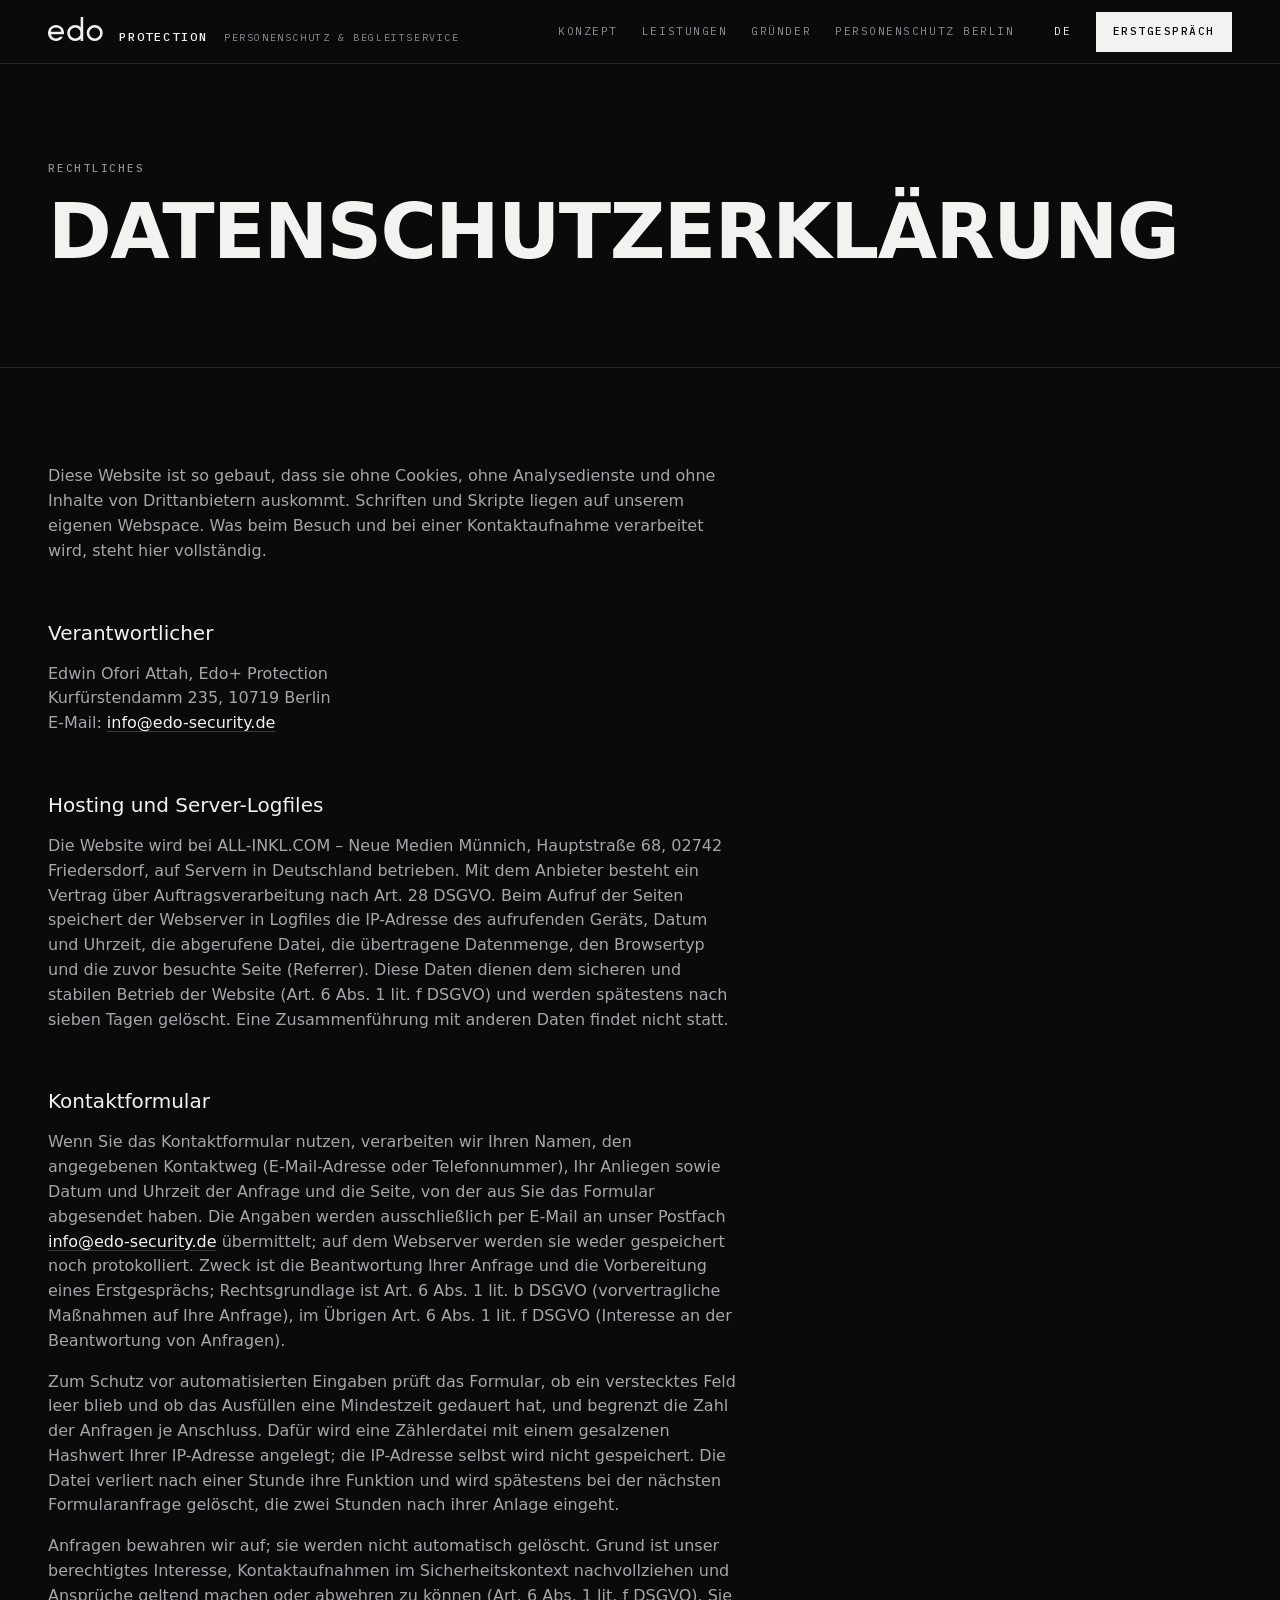
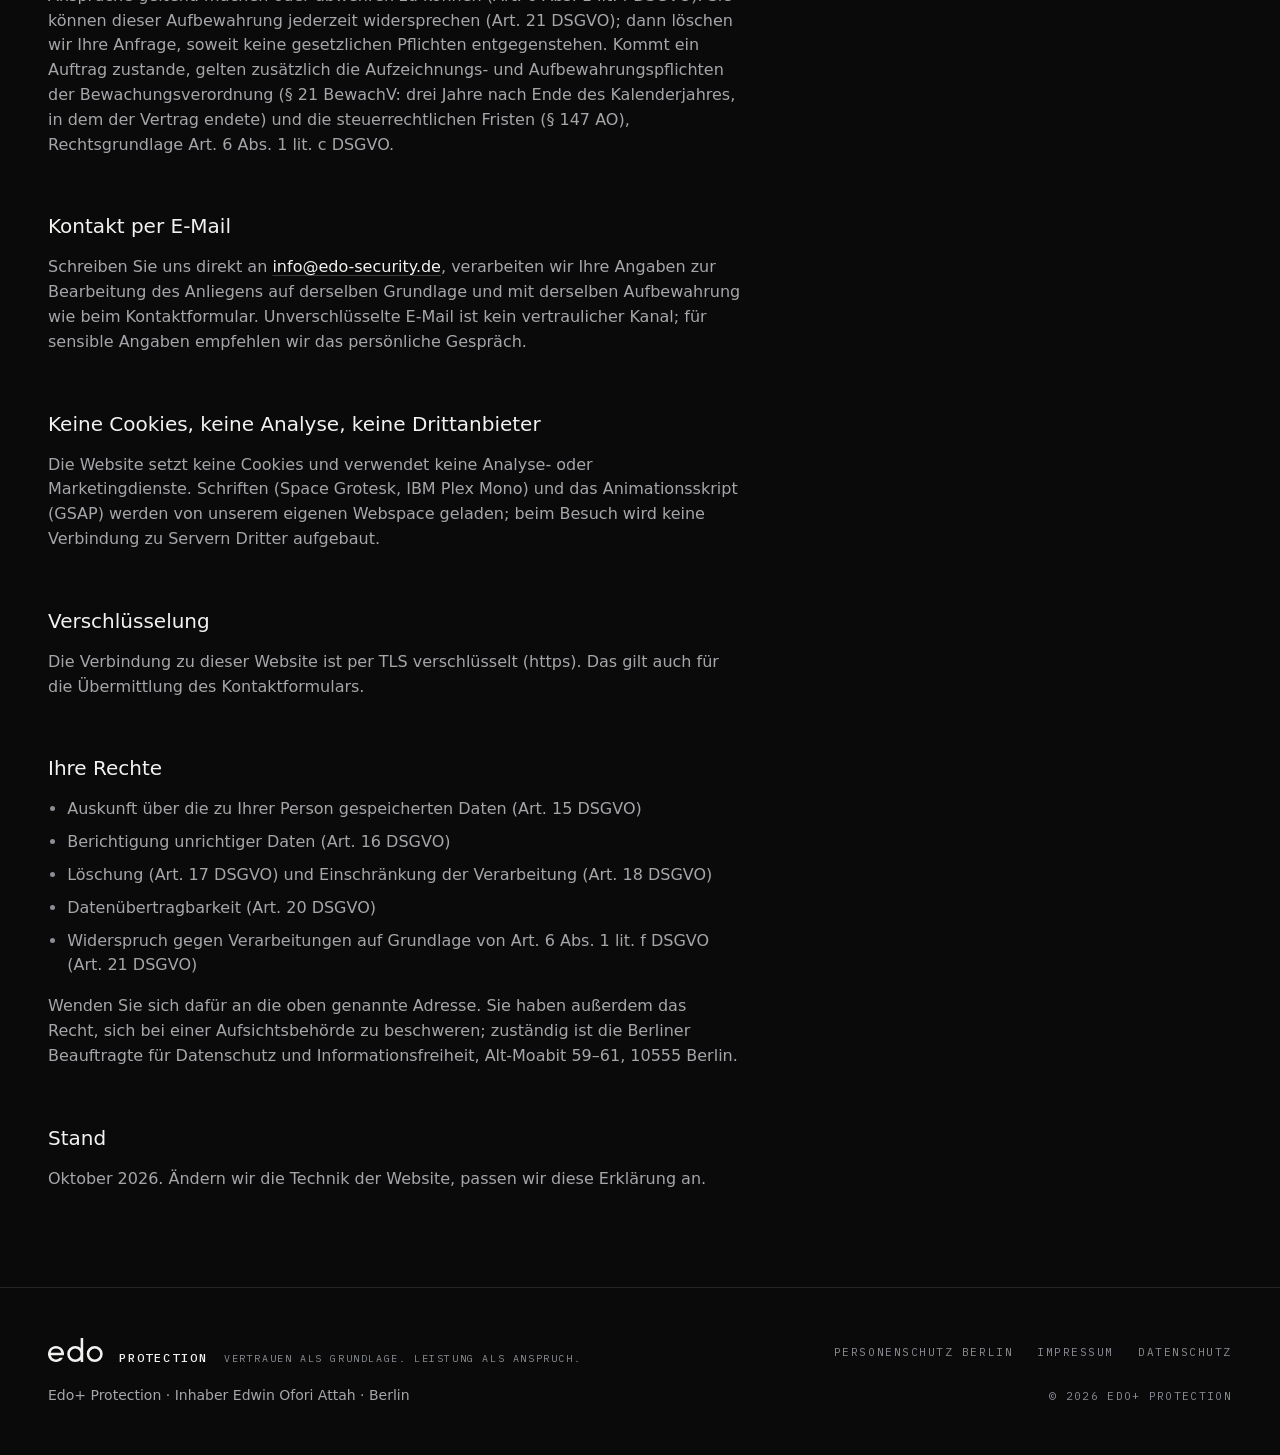
==== datenschutz/index.html @ c3a4be16 "Edo+ Protection" ====
<!DOCTYPE html>
<html lang="de">
<head>
  <meta charset="utf-8">
  <meta name="viewport" content="width=device-width, initial-scale=1">
  <title>Datenschutzerklärung | Edo+ Protection</title>
  <meta name="description" content="Datenschutzerklärung von Edo+ Protection: Hosting, Kontaktformular, Ihre Rechte. Keine Cookies, keine Drittanbieter.">
  <meta name="robots" content="noindex, follow">
  <meta name="theme-color" content="#0A0A0B">
  <meta name="color-scheme" content="dark">
  <link rel="icon" type="image/svg+xml" href="data:image/svg+xml,%3Csvg%20xmlns='http://www.w3.org/2000/svg'%20viewBox='0%200%2032%2032'%20width='32'%20height='32'%20shape-rendering='geometricPrecision'%3E%3Crect%20width='32'%20height='32'%20fill='%230A0A0B'/%3E%3Cpath%20fill='%23F2F2F0'%20fill-rule='evenodd'%20d='M29.86%2018A14%2014%200%201%200%2028.65%2022L24%2022A10%2010%200%200%201%206.2%2018ZM6.2%2014A10%2010%200%200%201%2025.8%2014Z'/%3E%3C/svg%3E">
  <link rel="alternate icon" href="../assets/brand/edo-favicon.ico" sizes="16x16 32x32 48x48">
  <link rel="apple-touch-icon" href="../assets/brand/edo-apple-touch-icon.png">
  <link rel="canonical" href="https://www.edo-security.de/datenschutz/">
  <link rel="preload" as="font" type="font/woff2" crossorigin href="../assets/fonts/space-grotesk-variable-latin.woff2">
  <link rel="preload" as="font" type="font/woff2" crossorigin href="../assets/fonts/ibm-plex-mono-400-latin.woff2">
  <link rel="stylesheet" href="../styles.css?v=23">
  <script>document.documentElement.classList.add('js');setTimeout(function(){if(!window.gsap){document.documentElement.classList.remove('js');}},2500);</script>
  <script defer src="../assets/vendor/gsap/gsap.min.js"></script>
  <script defer src="../assets/vendor/gsap/ScrollTrigger.min.js"></script>
  <script defer src="../script.js?v=23"></script>
</head>
<body>
  <a class="skip-link" href="#main">Zum Inhalt springen</a>
  <header class="site-header">
    <div class="site-header__inner">
      <a class="brand" href="../" aria-label="Edo+ Protection — zur Startseite">
        <svg class="brand__logo" viewBox="0 -50 342 150" aria-hidden="true" focusable="false"><path fill-rule="evenodd" d="M99.36 58A50 50 0 1 0 93.86 74L74.08 74A34 34 0 0 1 16.95 58ZM16.95 42A34 34 0 0 1 83.05 42Z"/><path fill-rule="evenodd" d="M120 50a50 50 0 1 0 100 0a50 50 0 1 0 -100 0ZM136 50a34 34 0 1 0 68 0a34 34 0 1 0 -68 0Z"/><path d="M204 -50H220V100H204Z"/><path fill-rule="evenodd" d="M242 50a50 50 0 1 0 100 0a50 50 0 1 0 -100 0ZM258 50a34 34 0 1 0 68 0a34 34 0 1 0 -68 0Z"/></svg>
        <span class="brand__mark">protection</span>
        <span class="brand__sub">Personenschutz &amp; Begleitservice</span>
      </a>

      <!-- Toggle sits before the nav in DOM order so Tab moves from the button straight into the open overlay. -->
      <button class="menu-toggle" type="button" aria-controls="site-nav" aria-expanded="false" aria-label="Menü öffnen">
        <span class="menu-toggle__label">Menü</span>
      </button>

      <nav class="site-nav" id="site-nav" aria-label="Hauptnavigation">
        <ul class="site-nav__list" role="list">
          <li><a href="../#konzept">Konzept</a></li>
          <li><a href="../#leistungen">Leistungen</a></li>
          <li><a href="../#gruender">Gründer</a></li>
          <li><a href="../personenschutz-berlin/">Personenschutz Berlin</a></li>
        </ul>

        <div class="site-nav__meta">
          <!-- Language switch slot (reserved, hidden until the English version exists).
               TODO: remove `hidden` from the group and the EN link, point EN to /en/ once translated;
               the switch adds ≈60px to the header — then hide .brand__sub below ~1100px instead of 1024px. -->
          <div class="lang-switch" role="group" aria-label="Sprache" hidden>
            <a class="lang-switch__item is-active" href="#" aria-current="page" lang="de">DE</a>
            <span class="lang-switch__sep" aria-hidden="true" hidden>/</span>
            <a class="lang-switch__item" href="#" lang="en" hreflang="en" hidden>EN</a>
          </div>
          <a class="btn btn--primary btn--sm" href="../#kontakt">Erstgespräch</a>
        </div>
      </nav>

    </div>
  </header>

  <main id="main" tabindex="-1">
    <section class="section lp-hero lp-hero--legal" aria-labelledby="page-title">
      <p class="eyebrow">Rechtliches</p>
      <h1 class="lp-hero__title" id="page-title">Datenschutz&shy;erklärung</h1>
    </section>
    <section class="section">
      <div class="legal">
        <p>Diese Website ist so gebaut, dass sie ohne Cookies, ohne Analysedienste und ohne Inhalte von Drittanbietern auskommt. Schriften und Skripte liegen auf unserem eigenen Webspace. Was beim Besuch und bei einer Kontaktaufnahme verarbeitet wird, steht hier vollständig.</p>
        <h2>Verantwortlicher</h2>
        <address>
          <p>Edwin Ofori Attah, Edo+ Protection<br>Kurfürstendamm 235, 10719 Berlin<br>E-Mail: <a href="mailto:info@edo-security.de">info@edo-security.de</a></p>
        </address>
        <h2>Hosting und Server-Logfiles</h2>
        <p>Die Website wird bei ALL-INKL.COM – Neue Medien Münnich, Hauptstraße 68, 02742 Friedersdorf, auf Servern in Deutschland betrieben. Mit dem Anbieter besteht ein Vertrag über Auftragsverarbeitung nach Art.&nbsp;28 DSGVO. Beim Aufruf der Seiten speichert der Webserver in Logfiles die IP-Adresse des aufrufenden Geräts, Datum und Uhrzeit, die abgerufene Datei, die übertragene Datenmenge, den Browsertyp und die zuvor besuchte Seite (Referrer). Diese Daten dienen dem sicheren und stabilen Betrieb der Website (Art.&nbsp;6 Abs.&nbsp;1 lit.&nbsp;f DSGVO) und werden spätestens nach sieben Tagen gelöscht. Eine Zusammenführung mit anderen Daten findet nicht statt.</p>
        <h2>Kontaktformular</h2>
        <p>Wenn Sie das Kontaktformular nutzen, verarbeiten wir Ihren Namen, den angegebenen Kontaktweg (E-Mail-Adresse oder Telefonnummer), Ihr Anliegen sowie Datum und Uhrzeit der Anfrage und die Seite, von der aus Sie das Formular abgesendet haben. Die Angaben werden ausschließlich per E-Mail an unser Postfach <a href="mailto:info@edo-security.de">info@edo-security.de</a> übermittelt; auf dem Webserver werden sie weder gespeichert noch protokolliert. Zweck ist die Beantwortung Ihrer Anfrage und die Vorbereitung eines Erstgesprächs; Rechtsgrundlage ist Art.&nbsp;6 Abs.&nbsp;1 lit.&nbsp;b DSGVO (vorvertragliche Maßnahmen auf Ihre Anfrage), im Übrigen Art.&nbsp;6 Abs.&nbsp;1 lit.&nbsp;f DSGVO (Interesse an der Beantwortung von Anfragen).</p>
        <p>Zum Schutz vor automatisierten Eingaben prüft das Formular, ob ein verstecktes Feld leer blieb und ob das Ausfüllen eine Mindestzeit gedauert hat, und begrenzt die Zahl der Anfragen je Anschluss. Dafür wird eine Zählerdatei mit einem gesalzenen Hashwert Ihrer IP-Adresse angelegt; die IP-Adresse selbst wird nicht gespeichert. Die Datei verliert nach einer Stunde ihre Funktion und wird spätestens bei der nächsten Formularanfrage gelöscht, die zwei Stunden nach ihrer Anlage eingeht.</p>
        <p>Anfragen bewahren wir auf; sie werden nicht automatisch gelöscht. Grund ist unser berechtigtes Interesse, Kontaktaufnahmen im Sicherheitskontext nachvollziehen und Ansprüche geltend machen oder abwehren zu können (Art.&nbsp;6 Abs.&nbsp;1 lit.&nbsp;f DSGVO). Sie können dieser Aufbewahrung jederzeit widersprechen (Art.&nbsp;21 DSGVO); dann löschen wir Ihre Anfrage, soweit keine gesetzlichen Pflichten entgegenstehen. Kommt ein Auftrag zustande, gelten zusätzlich die Aufzeichnungs- und Aufbewahrungspflichten der Bewachungsverordnung (§&nbsp;21 BewachV: drei Jahre nach Ende des Kalenderjahres, in dem der Vertrag endete) und die steuerrechtlichen Fristen (§&nbsp;147 AO), Rechtsgrundlage Art.&nbsp;6 Abs.&nbsp;1 lit.&nbsp;c DSGVO.</p>
        <h2>Kontakt per E-Mail</h2>
        <p>Schreiben Sie uns direkt an <a href="mailto:info@edo-security.de">info@edo-security.de</a>, verarbeiten wir Ihre Angaben zur Bearbeitung des Anliegens auf derselben Grundlage und mit derselben Aufbewahrung wie beim Kontaktformular. Unverschlüsselte E-Mail ist kein vertraulicher Kanal; für sensible Angaben empfehlen wir das persönliche Gespräch.</p>
        <h2>Keine Cookies, keine Analyse, keine Drittanbieter</h2>
        <p>Die Website setzt keine Cookies und verwendet keine Analyse- oder Marketingdienste. Schriften (Space Grotesk, IBM Plex Mono) und das Animationsskript (GSAP) werden von unserem eigenen Webspace geladen; beim Besuch wird keine Verbindung zu Servern Dritter aufgebaut.</p>
        <h2>Verschlüsselung</h2>
        <p>Die Verbindung zu dieser Website ist per TLS verschlüsselt (https). Das gilt auch für die Übermittlung des Kontaktformulars.</p>
        <h2>Ihre Rechte</h2>
        <ul>
          <li>Auskunft über die zu Ihrer Person gespeicherten Daten (Art.&nbsp;15 DSGVO)</li>
          <li>Berichtigung unrichtiger Daten (Art.&nbsp;16 DSGVO)</li>
          <li>Löschung (Art.&nbsp;17 DSGVO) und Einschränkung der Verarbeitung (Art.&nbsp;18 DSGVO)</li>
          <li>Datenübertragbarkeit (Art.&nbsp;20 DSGVO)</li>
          <li>Widerspruch gegen Verarbeitungen auf Grundlage von Art.&nbsp;6 Abs.&nbsp;1 lit.&nbsp;f DSGVO (Art.&nbsp;21 DSGVO)</li>
        </ul>
        <p>Wenden Sie sich dafür an die oben genannte Adresse. Sie haben außerdem das Recht, sich bei einer Aufsichtsbehörde zu beschweren; zuständig ist die Berliner Beauftragte für Datenschutz und Informationsfreiheit, Alt-Moabit 59–61, 10555 Berlin.</p>
        <h2>Stand</h2>
        <p>Oktober 2026. Ändern wir die Technik der Website, passen wir diese Erklärung an.</p>
      </div>
    </section>
  </main>

  <footer class="site-footer">
    <div class="site-footer__grid">
      <p class="brand brand--footer">
        <svg class="brand__logo" viewBox="0 -50 342 150" role="img" aria-label="edo" focusable="false"><path fill-rule="evenodd" d="M99.36 58A50 50 0 1 0 93.86 74L74.08 74A34 34 0 0 1 16.95 58ZM16.95 42A34 34 0 0 1 83.05 42Z"/><path fill-rule="evenodd" d="M120 50a50 50 0 1 0 100 0a50 50 0 1 0 -100 0ZM136 50a34 34 0 1 0 68 0a34 34 0 1 0 -68 0Z"/><path d="M204 -50H220V100H204Z"/><path fill-rule="evenodd" d="M242 50a50 50 0 1 0 100 0a50 50 0 1 0 -100 0ZM258 50a34 34 0 1 0 68 0a34 34 0 1 0 -68 0Z"/></svg>
        <span class="brand__mark">protection</span>
        <span class="brand__sub">Vertrauen als Grundlage. Leistung als Anspruch.</span>
      </p>
      <ul class="site-footer__links" role="list">
        <li><a href="../personenschutz-berlin/">Personenschutz Berlin</a></li>
        <li><a href="../impressum/">Impressum</a></li>
        <li><a href="./" aria-current="page">Datenschutz</a></li>
      </ul>
      <!-- Legal form per Edwin (02.10.): Einzelunternehmen, owner Edwin Ofori Attah; full address in impressum/. -->
      <p class="site-footer__legal">Edo+ Protection&nbsp;·&nbsp;Inhaber Edwin Ofori Attah&nbsp;·&nbsp;Berlin</p>
      <p class="site-footer__copy">© <span id="year">2026</span> Edo+ Protection</p>
    </div>
  </footer>
</body>
</html>
---- styles.css ----
/* ==========================================================================
   edo security — styles.css
   Design direction: "Monochrome Präzision"
   - No accent colour. Hierarchy = size, weight, spacing, grey value.
   - border-radius 0, no box-shadow, no decorative gradients.
   - Structure through 1px lines (--line): section dividers, column dividers, grid cells.
   Contents
     1. Tokens
     2. Base & typography
     3. Utilities (a11y, placeholders, reveal states, buttons)
     4. Header & navigation
     5. Hero (split + scroll-scrub panel)
     6. Sections: concept, services, audience, founder, process, facts, contact
     7. Footer
     8. Responsive (≤1023 overlay menu + tablet, ≤767 stack)
     9. Reduced motion
   ========================================================================== */

/* Self-hosted web fonts (LG München 29 LH 20 O 17 — no request to Google at runtime). Files are Google's own
   woff2 builds (Space Grotesk variable 300–700, IBM Plex Mono 400/500), latin + latin-ext subsets, unicode-range
   as served by Google so the browser only fetches the subset a page actually uses. font-display: swap = no FOIT. */
@font-face { font-family: 'IBM Plex Mono'; font-style: normal; font-weight: 400; font-display: swap; src: url('assets/fonts/ibm-plex-mono-400-latin-ext.woff2') format('woff2'); unicode-range: U+0100-02BA, U+02BD-02C5, U+02C7-02CC, U+02CE-02D7, U+02DD-02FF, U+0304, U+0308, U+0329, U+1D00-1DBF, U+1E00-1E9F, U+1EF2-1EFF, U+2020, U+20A0-20AB, U+20AD-20C0, U+2113, U+2C60-2C7F, U+A720-A7FF; }
@font-face { font-family: 'IBM Plex Mono'; font-style: normal; font-weight: 400; font-display: swap; src: url('assets/fonts/ibm-plex-mono-400-latin.woff2') format('woff2'); unicode-range: U+0000-00FF, U+0131, U+0152-0153, U+02BB-02BC, U+02C6, U+02DA, U+02DC, U+0304, U+0308, U+0329, U+2000-206F, U+20AC, U+2122, U+2191, U+2193, U+2212, U+2215, U+FEFF, U+FFFD; }
@font-face { font-family: 'IBM Plex Mono'; font-style: normal; font-weight: 500; font-display: swap; src: url('assets/fonts/ibm-plex-mono-500-latin-ext.woff2') format('woff2'); unicode-range: U+0100-02BA, U+02BD-02C5, U+02C7-02CC, U+02CE-02D7, U+02DD-02FF, U+0304, U+0308, U+0329, U+1D00-1DBF, U+1E00-1E9F, U+1EF2-1EFF, U+2020, U+20A0-20AB, U+20AD-20C0, U+2113, U+2C60-2C7F, U+A720-A7FF; }
@font-face { font-family: 'IBM Plex Mono'; font-style: normal; font-weight: 500; font-display: swap; src: url('assets/fonts/ibm-plex-mono-500-latin.woff2') format('woff2'); unicode-range: U+0000-00FF, U+0131, U+0152-0153, U+02BB-02BC, U+02C6, U+02DA, U+02DC, U+0304, U+0308, U+0329, U+2000-206F, U+20AC, U+2122, U+2191, U+2193, U+2212, U+2215, U+FEFF, U+FFFD; }
@font-face { font-family: 'Space Grotesk'; font-style: normal; font-weight: 300 700; font-display: swap; src: url('assets/fonts/space-grotesk-variable-latin-ext.woff2') format('woff2'); unicode-range: U+0100-02BA, U+02BD-02C5, U+02C7-02CC, U+02CE-02D7, U+02DD-02FF, U+0304, U+0308, U+0329, U+1D00-1DBF, U+1E00-1E9F, U+1EF2-1EFF, U+2020, U+20A0-20AB, U+20AD-20C0, U+2113, U+2C60-2C7F, U+A720-A7FF; }
@font-face { font-family: 'Space Grotesk'; font-style: normal; font-weight: 300 700; font-display: swap; src: url('assets/fonts/space-grotesk-variable-latin.woff2') format('woff2'); unicode-range: U+0000-00FF, U+0131, U+0152-0153, U+02BB-02BC, U+02C6, U+02DA, U+02DC, U+0304, U+0308, U+0329, U+2000-206F, U+20AC, U+2122, U+2191, U+2193, U+2212, U+2215, U+FEFF, U+FFFD; }

/* --------------------------------------------------------------------------
   1. Tokens
   -------------------------------------------------------------------------- */
:root {
  --ink:    #0A0A0B;   /* base surface */
  --ink-2:  #0F0F12;   /* hover / secondary surfaces */
  --panel:  #1A1A1E;   /* media / placeholder surfaces */
  --paper:  #F2F2F0;   /* primary text */
  --muted:  #A6A6AA;   /* secondary text (≥ 14px only) */
  --dim:    #8B8E94;   /* dimmed headline lines, labels */
  --faint:  #3A3A3F;   /* large numerals, inactive elements */
  --line:   #26262A;   /* every grid line and border */

  --font-sans: "Space Grotesk", system-ui, Arial, sans-serif;
  --font-mono: "IBM Plex Mono", "Courier New", monospace;

  /* 8px spacing scale */
  --s-1: 8px;  --s-2: 16px; --s-3: 24px; --s-4: 32px; --s-5: 40px;
  --s-6: 48px; --s-8: 64px; --s-10: 80px; --s-12: 96px;

  --header-h: 64px;
  --pad-x: 48px;                                   /* horizontal section inset */
  --section-y: clamp(96px, 7.5vw, 120px);          /* vertical section padding, desktop 96–120 (mobile: 72) */

  --dur-fast: 150ms;                               /* hard hover inversion */
  --ease-out: cubic-bezier(0.215, 0.61, 0.355, 1); /* ≈ GSAP power2.out */

  /* Placeholder hatch: fine 135° lines on --panel */
  --hatch: repeating-linear-gradient(135deg, rgba(242, 242, 240, 0.045) 0 1px, transparent 1px 16px);

  color-scheme: dark;
}

/* --------------------------------------------------------------------------
   2. Base & typography
   -------------------------------------------------------------------------- */
*,
*::before,
*::after {
  box-sizing: border-box;
  border-radius: 0;
}

html {
  /* No CSS scroll-behavior: smooth — ScrollTrigger.refresh() jumps to 0 to measure pins and Chrome would
     animate that jump, leaving the stage's pin start at -scrollY. In-page anchors scroll smoothly via JS. */
  -webkit-text-size-adjust: 100%;
}

body {
  margin: 0;
  background: var(--ink);
  color: var(--paper);
  font-family: var(--font-sans);
  font-size: 1rem;
  line-height: 1.55;
  font-weight: 400;
  -webkit-font-smoothing: antialiased;
  text-rendering: optimizeLegibility;
  overflow-x: clip;
}

h1, h2, h3, p, ul, ol, dl, dd, figure, blockquote { margin: 0; }
ul, ol { padding: 0; list-style: none; }
a { color: inherit; text-decoration: none; }
button, input, textarea { font: inherit; color: inherit; margin: 0; }
button { background: none; border: 0; padding: 0; cursor: pointer; }

/* Anchor targets clear the fixed header */
section[id] { scroll-margin-top: var(--header-h); }

:focus-visible {
  outline: 1px solid var(--paper);
  outline-offset: 2px;
}
main:focus { outline: none; } /* programmatic skip-link target, not interactive */

/* Mono meta line: eyebrows, labels, chips, nav */
.eyebrow {
  font-family: var(--font-mono);
  font-size: 11px;
  font-weight: 500;
  letter-spacing: 0.16em;
  text-transform: uppercase;
  color: var(--dim);
}

.section__title {
  font-weight: 700;
  text-transform: uppercase;
  letter-spacing: -0.02em;
  line-height: 1.05;
  font-size: clamp(2rem, 3.6vw, 3.25rem);
  max-width: 22ch;
}

.section__intro {
  font-size: clamp(1.25rem, 1.7vw, 1.625rem);
  line-height: 1.3;
  font-weight: 500;
  max-width: 40ch;
  margin-top: var(--s-2);
}

/* --------------------------------------------------------------------------
   3. Utilities
   -------------------------------------------------------------------------- */
.visually-hidden {
  position: absolute !important;
  width: 1px; height: 1px;
  padding: 0; margin: -1px;
  overflow: hidden;
  clip: rect(0 0 0 0);
  white-space: nowrap;
  border: 0;
}

.skip-link {
  position: absolute;
  left: var(--pad-x);
  top: -100px;
  z-index: 200;
  background: var(--paper);
  color: var(--ink);
  padding: 8px 16px;
  font-family: var(--font-mono);
  font-size: 11px;
  letter-spacing: 0.14em;
  text-transform: uppercase;
}
.skip-link:focus { top: 8px; }

/* Higgsfield placeholders: --panel + hatch + mono label in a 1px frame.
   Swap-in: uncomment the <img>/<video class="hf-media"> inside — the label hides itself. */
.hf-placeholder {
  position: relative;
  background-color: var(--panel);
  background-image: var(--hatch);
  overflow: hidden;
}

.hf-placeholder__label {
  position: absolute;
  left: 50%;
  top: 50%;
  transform: translate(-50%, -50%);
  display: inline-flex;
  flex-direction: column;
  align-items: center;
  max-width: calc(100% - 32px);   /* wraps inside narrow placeholders instead of clipping */
  padding: 8px 16px;
  border: 1px solid var(--faint);  /* dev-only frame on --panel; --line would be invisible there, --faint is the brief's own secondary border token */
  background: var(--panel);
  font-family: var(--font-mono);
  font-size: 10px;
  line-height: 1.8;
  letter-spacing: 0.14em;
  text-transform: uppercase;
  text-align: center;
  color: var(--dim);
  pointer-events: none;
  z-index: 1;
}
.hf01-readout { color: var(--dim); font-variant-numeric: tabular-nums; }

/* Pre-provisioned media rule for the swap-in (cover-crop, no layout change) */
.hf-media {
  position: absolute;
  inset: 0;
  width: 100%;
  height: 100%;
  object-fit: cover;
  display: block;
}
.hf-placeholder:has(.hf-media) .hf-placeholder__label,
.hf-placeholder.has-media .hf-placeholder__label { display: none; }

/* Reveal utility: CSS holds the pre-state while JS is active; GSAP animates to the final state.
   (Without JS — or if GSAP fails — the `js` class is absent/removed and content is simply visible.) */
html.js .reveal,
html.js .hero-intro {
  opacity: 0;
  transform: translateY(16px);
}
html.js .hero__line-inner { transform: translateY(110%); }

/* Buttons: square, mono label, hard inversion on hover */
.btn {
  display: inline-flex;
  align-items: center;
  justify-content: center;
  min-height: 48px;
  padding: 0 var(--s-3);
  font-family: var(--font-mono);
  font-size: 11px;
  font-weight: 500;
  letter-spacing: 0.14em;
  text-transform: uppercase;
  text-align: center;
  border: 1px solid transparent;
  cursor: pointer;
  transition: background-color var(--dur-fast) linear,
              color var(--dur-fast) linear,
              border-color var(--dur-fast) linear;
}
.btn--primary {
  background: var(--paper);
  color: var(--ink);
  border-color: var(--paper);
}
.btn--primary:hover { background: var(--ink); color: var(--paper); }
.btn--ghost {
  background: transparent;
  color: var(--paper);
  border-color: var(--faint);
}
.btn--ghost:hover { background: var(--paper); color: var(--ink); border-color: var(--paper); }
.btn--sm { min-height: 40px; padding: 0 var(--s-2); }
.btn:disabled { cursor: default; opacity: 0.5; }

.chip {
  font-family: var(--font-mono);
  font-size: 10px;
  letter-spacing: 0.14em;
  text-transform: uppercase;
  color: var(--dim);
  border: 1px solid var(--line);
  padding: 4px 8px;
  line-height: 1;
}

/* --------------------------------------------------------------------------
   4. Header & navigation
   -------------------------------------------------------------------------- */
.site-header {
  position: fixed;
  inset: 0 0 auto 0;
  height: var(--header-h);
  background: var(--ink);
  border-bottom: 1px solid var(--line);
  z-index: 100;
}

.site-header__inner {
  height: 100%;
  padding-inline: var(--pad-x);
  display: flex;
  align-items: center;
  justify-content: space-between;
  gap: var(--s-4);
}

.brand {
  display: flex;
  flex-wrap: wrap;            /* footer brand wraps its sublabel on narrow screens */
  align-items: baseline;
  gap: 4px var(--s-2);
  white-space: nowrap;
}
/* Wordmark "edo" (assets/brand, "Drei Kreise, ein Stamm"): drawn, not typed. Master x-height 100 u, ascender 150 u,
   width 342 u; viewBox bottom = baseline, so align-items: baseline sets the circles on the text baseline.
   x-height 16 px → 24 × 54.72 px (Kyung 2026-10-01: 20 px read as dominant; 16 px puts the descriptor one step
   above the 11 px nav labels). The descriptor "SECURITY" follows the primary lockup: Plex Mono caps, cap height ≈ half the
   x-height (12 px ≈ 8.4 px caps), one module (16 px = the flex gap) away. currentColor → paper on ink / ink on paper. */
.brand__logo {
  display: block;
  width: 54.72px;
  height: 24px;
  fill: currentColor;
  flex: none;
}
.brand__mark {
  font-family: var(--font-mono);
  font-weight: 500;
  font-size: 12px;
  letter-spacing: 0.16em;
  text-transform: uppercase;
  line-height: 1;
}
.brand__sub {
  font-family: var(--font-mono);
  font-size: 10px;
  letter-spacing: 0.16em;
  text-transform: uppercase;
  color: var(--dim);
}
.brand--footer .brand__sub { white-space: normal; line-height: 1.8; }   /* the claim wraps on phones instead of running off */

.site-nav {
  display: flex;
  align-items: center;
  gap: var(--s-5);
}
.site-nav__list {
  display: flex;
  gap: var(--s-3);
}
.site-nav__list a {
  display: inline-block;
  padding: 8px 0;
  font-family: var(--font-mono);
  font-size: 11px;
  letter-spacing: 0.14em;
  text-transform: uppercase;
  color: var(--dim);
  transition: color var(--dur-fast) linear;
}
.site-nav__list a:hover { color: var(--paper); }

.site-nav__meta {
  display: flex;
  align-items: center;
  gap: var(--s-3);
}

.lang-switch {
  display: flex;
  align-items: center;
  gap: 8px;
  font-family: var(--font-mono);
  font-size: 11px;
  letter-spacing: 0.14em;
  text-transform: uppercase;
  color: var(--dim);
}
.lang-switch__item.is-active { color: var(--paper); }
.lang-switch a:hover { color: var(--paper); }

.menu-toggle {
  display: none;
  align-items: center;
  min-height: 40px;
  padding: 0 var(--s-2);
  border: 1px solid var(--line);
  font-family: var(--font-mono);
  font-size: 11px;
  letter-spacing: 0.14em;
  text-transform: uppercase;
  color: var(--paper);
  transition: background-color var(--dur-fast) linear, color var(--dur-fast) linear;
}
.menu-toggle:hover,
.menu-toggle[aria-expanded="true"] { background: var(--paper); color: var(--ink); }

/* --------------------------------------------------------------------------
   5. Stage (Kapitel-Hero): one full-bleed film, three chapters of copy.
      Default = static stack (mobile, reduced motion, no JS). The pinned, scroll-scrubbed
      stage is layered on for ≥768px with motion allowed and JS present (see script.js).
   -------------------------------------------------------------------------- */
main { padding-top: var(--header-h); }

.stage {
  position: relative;
  background: var(--ink);
  border-bottom: 1px solid var(--line);
}

/* HF-01 surface: poster frame in the static stack, full-bleed film in stage mode */
.stage__media {
  position: relative;
  width: 100%;                 /* definite inline size: otherwise max-height transfers through the ratio and the box shrinks (landscape phones, reduced motion, no JS) */
  aspect-ratio: 4 / 5;
  max-height: 80vh;
  overflow: hidden;
  border-bottom: 1px solid var(--line);
}
.hf01-canvas {
  position: relative;          /* paints above the poster <img class="hf-media"> that sits underneath for no-JS / no-GSAP */
  display: block;
  width: 100%;
  height: 100%;
}
.stage__scrim,
.stage__nav,
.header-chapters { display: none; }

.stage__chapters {
  display: grid;
  gap: var(--s-8);
  padding: var(--section-y) var(--pad-x);
}
.chapter {
  display: grid;
  gap: var(--s-4);
  justify-items: start;
  max-width: 68ch;
}

.hero__title {
  font-weight: 700;
  text-transform: uppercase;
  letter-spacing: -0.025em;
  line-height: 1.02;
  /* Longest line "Ihre Handlungsfreiheit." ≈ 12.65em incl. tracking: 5.4vw keeps it on one line
     from 768px up (768 − 2·48 = 672px available, 41.5px × 12.65 ≈ 525px); &shy; is the safety net. */
  font-size: clamp(2.625rem, 5.4vw, 5.5rem);
  hyphens: manual;
}
.hero__line {
  display: block;
  overflow: hidden;
  padding: 0.1em 0;    /* clip box slightly larger than the line box so diacritics (Ä) never get shaved */
  margin: -0.1em 0;
}
.hero__line--dim { color: var(--dim); }
.hero__line-inner { display: block; }

.hero__bottom {
  display: grid;
  gap: var(--s-4);
  max-width: 60ch;
}
.hero__sub {
  font-size: clamp(1.0625rem, 1.25vw, 1.25rem);
  line-height: 1.5;
  color: var(--muted);
  max-width: 44ch;
}
.hero__actions {
  display: flex;
  flex-wrap: wrap;
  gap: var(--s-2);
}

.chapter__title {
  font-weight: 700;
  text-transform: uppercase;
  letter-spacing: -0.02em;
  line-height: 1.04;
  font-size: clamp(2.25rem, 4.6vw, 4.5rem);
}
.chapter__text {
  font-size: clamp(1.0625rem, 1.3vw, 1.375rem);
  line-height: 1.5;
  color: var(--muted);
  max-width: 44ch;
}
.chapter__statement {
  font-weight: 500;
  text-transform: uppercase;
  letter-spacing: 0.04em;
  line-height: 1.3;
  font-size: clamp(1.25rem, 2.4vw, 2.25rem);
  max-width: 30ch;
}

/* Stage mode: pinned viewport, copy centred over the film, chapter index at the bottom */
@media (min-width: 768px) and (prefers-reduced-motion: no-preference) {
  html.js .stage {
    height: calc(100vh - var(--header-h));
    height: calc(100svh - var(--header-h));
    overflow: hidden;
  }
  html.js .stage__media {
    position: absolute;
    inset: 0;
    aspect-ratio: auto;
    max-height: none;
    border-bottom: 0;
  }
  html.js .stage__scrim {
    display: block;
    position: absolute;
    inset: 0;
    pointer-events: none;
    /* --ink with alpha (no shadow, no new colour): keeps the copy legible over the bright glass field */
    background:
      radial-gradient(ellipse 62% 58% at 50% 52%, rgba(10, 10, 11, 0.78) 0%, rgba(10, 10, 11, 0.35) 55%, rgba(10, 10, 11, 0) 100%),
      linear-gradient(to top, rgba(10, 10, 11, 0.9) 0%, rgba(10, 10, 11, 0) 38%);
  }
  html.js .stage__chapters {
    position: absolute;
    inset: 0;
    display: grid;
    place-items: center;
    padding: var(--s-6) var(--pad-x) calc(var(--s-5) + 64px);   /* room for the chapter index */
  }
  html.js .chapter {
    grid-area: 1 / 1;
    justify-items: center;
    text-align: center;
    max-width: 72rem;        /* wide enough for "Ihre Handlungsfreiheit." on one line at 5.5rem; paragraphs keep their own ch limits */
    will-change: opacity, transform;
  }
  html.js .chapter:not(.is-active) { opacity: 0; pointer-events: none; }   /* pre-scrub state; JS crossfades opacity and hides fully faded chapters */
  html.js .hero__bottom { justify-items: center; }
  html.js .hero__sub { margin-inline: auto; }
  html.js .hero__actions { justify-content: center; }

  html.js .stage__nav {
    display: block;
    position: absolute;
    left: var(--pad-x);
    right: var(--pad-x);
    bottom: var(--s-5);
    border-top: 1px solid var(--line);
    padding-top: var(--s-2);
  }
  /* Header mirror: a flex item between brand and nav (never overlaps them), shown while the stage is pinned
     (JS toggles .is-visible). Needs ≈330px of free header width → enabled from 1440px, see below. */
  html.js .header-chapters {
    display: none;
    flex: 0 1 auto;
    justify-content: center;
    gap: var(--s-3);
    margin: 0;
    padding: 0;
    list-style: none;
    opacity: 0;
    pointer-events: none;
    transition: opacity 250ms var(--ease-out);
  }
  html.js .header-chapters.is-visible {
    opacity: 1;
    pointer-events: auto;
  }
  .stage__nav-list {
    display: flex;
    gap: var(--s-6);
  }
  .stage__nav-item {
    display: inline-flex;
    gap: var(--s-1);
    align-items: baseline;
    background: none;
    border: 0;
    padding: 0;
    cursor: pointer;
    font-family: var(--font-mono);
    font-size: 11px;
    letter-spacing: 0.14em;
    text-transform: uppercase;
    color: var(--dim);
    transition: color var(--dur-fast);
  }
  .stage__nav-item:hover,
  .stage__nav-item.is-active { color: var(--paper); }
  .stage__nav-item:focus-visible { outline: 1px solid var(--paper); outline-offset: 4px; }
  .stage__nav-num { color: var(--faint); font-variant-numeric: tabular-nums; }
  .stage__nav-item.is-active .stage__nav-num { color: var(--dim); }
}
@media (min-width: 1440px) and (prefers-reduced-motion: no-preference) {
  html.js .header-chapters { display: flex; }   /* brand ≈390px + nav ≈580px leave room for the mirror only from 1440px */
}

/* Short desktop viewports (laptops with the browser UI, split screens): tighter copy so chapter 1
   never runs into the chapter index. */
@media (min-width: 768px) and (max-height: 720px) and (prefers-reduced-motion: no-preference) {
  html.js .hero__title { font-size: clamp(2rem, 4.2vw, 3.25rem); }
  html.js .chapter { gap: var(--s-3); }
  html.js .hero__bottom { gap: var(--s-3); }
  html.js .hero__sub { font-size: 1rem; }
  html.js .chapter__title { font-size: clamp(2rem, 3.8vw, 3.25rem); }
  html.js .stage__chapters { padding-top: var(--s-4); }
}

/* --------------------------------------------------------------------------
   6. Sections
   -------------------------------------------------------------------------- */
.section {
  position: relative;
  padding: var(--section-y) var(--pad-x);
  border-bottom: 1px solid var(--line);
}
.section__head {
  display: grid;
  gap: var(--s-2);
  margin-bottom: var(--s-8);
  justify-items: start;
}

/* 6.1 Concept ------------------------------------------------------------ */
.concept__columns {
  display: grid;
  grid-template-columns: 1fr 1fr;
}
.concept__col {
  padding: var(--s-2) var(--s-6) var(--s-2) 0;
}
.concept__col + .concept__col {
  border-left: 1px solid var(--line);
  padding-left: var(--s-6);
  padding-right: 0;
}
.concept__title {
  font-weight: 500;
  font-size: clamp(1.375rem, 1.9vw, 1.75rem);
  line-height: 1.2;
  margin-bottom: var(--s-3);
}
.concept__col p {
  color: var(--muted);
  font-size: 1.0625rem;
  max-width: 52ch;
}

/* 6.2 Services ----------------------------------------------------------- */
.services__grid {
  display: grid;
  grid-template-columns: 1fr 1fr;
  gap: 1px;
  background: var(--line);
  border: 1px solid var(--line);
}
.service {
  position: relative;
  background: var(--ink);
  min-height: 280px;
  padding: var(--s-4);
  display: grid;
  grid-template-columns: minmax(0, 1fr) minmax(160px, 34%);
  grid-template-rows: auto 1fr;
  gap: var(--s-4);
  transition: background-color var(--dur-fast) linear;
}
.service:hover { background: var(--ink-2); }

.service__head {
  grid-column: 1 / -1;
  display: flex;
  justify-content: space-between;
  align-items: flex-start;
}
.service__num {
  font-family: var(--font-mono);
  font-size: clamp(44px, 3.5vw, 56px);
  line-height: 1;
  color: var(--faint);
  transition: color var(--dur-fast) linear;
}
.service:hover .service__num { color: var(--paper); }

.service__body {
  grid-column: 1;
  grid-row: 2;
  align-self: end;
  max-width: 34ch;
  min-width: 0;
}
.service__media {
  grid-column: 2;
  grid-row: 2;
  aspect-ratio: 1 / 1;
  align-self: end;
}
.service__title {
  font-weight: 500;
  font-size: clamp(1.25rem, 1.6vw, 1.5rem);
  line-height: 1.2;
  margin-bottom: var(--s-2);
  hyphens: manual;           /* long compounds carry &shy; in the markup */
}
.service__text { color: var(--muted); }

/* 6.3 Audience ----------------------------------------------------------- */
.audience__grid {
  display: grid;
  grid-template-columns: 2fr 3fr;
  gap: var(--s-8);
  align-items: start;
}
.audience__head {
  margin-bottom: 0;
  position: sticky;
  top: calc(var(--header-h) + var(--s-4));
}
.audience__list { border-top: 1px solid var(--line); }
.audience__item {
  display: grid;
  grid-template-columns: minmax(0, 1fr) minmax(0, 1.4fr);
  gap: var(--s-4);
  padding: var(--s-3) 0;
  border-bottom: 1px solid var(--line);
}
.audience__title {
  font-weight: 500;
  font-size: 1.125rem;
  line-height: 1.3;
  hyphens: manual;           /* long compounds carry &shy; in the markup */
}
.audience__text { color: var(--muted); }

/* 6.4 Founder ------------------------------------------------------------ */
.founder__grid {
  display: grid;
  grid-template-columns: 2fr 3fr;
}
.founder__media-col {
  padding-right: var(--s-6);
  border-right: 1px solid var(--line);
}
.founder__media {
  aspect-ratio: 4 / 5;
  position: sticky;
  top: calc(var(--header-h) + var(--s-4));
}
.founder__body {
  padding-left: var(--s-6);
  display: grid;
  gap: var(--s-4);
  align-content: start;
  justify-items: start;
}
.founder__name {
  font-weight: 700;
  text-transform: uppercase;
  letter-spacing: -0.02em;
  line-height: 1.04;
  font-size: clamp(2.25rem, 4.5vw, 4rem);
}
.founder__intro {
  color: var(--muted);
  font-size: 1.0625rem;
  max-width: 56ch;
}
.credentials {
  width: 100%;
  border-top: 1px solid var(--line);
}
.credentials__item {
  display: grid;
  grid-template-columns: 4ch 1fr;
  gap: var(--s-3);
  align-items: baseline;
  padding: var(--s-2) 0;
  border-bottom: 1px solid var(--line);
}
.credentials__index {
  font-family: var(--font-mono);
  font-size: 11px;
  letter-spacing: 0.12em;
  color: var(--dim);
}
.quote {
  border-left: 2px solid var(--paper);
  padding-left: var(--s-3);
  margin-top: var(--s-2);
}
.quote p {
  font-size: 1.25rem;
  line-height: 1.4;
  font-weight: 400;
  max-width: 40ch;
}
.quote__by {
  margin-top: var(--s-2);
  font-family: var(--font-mono);
  font-size: 10px;
  letter-spacing: 0.14em;
  text-transform: uppercase;
  color: var(--dim);
}

/* 6.5 Process ------------------------------------------------------------ */
.process { overflow: hidden; }
.process > * { position: relative; z-index: 1; }

/* HF-04: decorative texture behind the content — hatch only (on ::before, so the dev label keeps full contrast) */
.process__bg {
  position: absolute;
  inset: 0;
  z-index: 0;
  background: transparent;
  pointer-events: none;
}
.process__bg::before {
  content: "";
  position: absolute;
  inset: 0;
  background-image: var(--hatch);
  opacity: 0.6;
}
.process__bg .hf-placeholder__label {
  left: auto;
  top: auto;
  right: var(--pad-x);
  bottom: var(--s-2);
  transform: none;
  background: var(--ink);
  border-color: var(--line);
  color: var(--dim);
}

.timeline { position: relative; }
.timeline__track {
  position: absolute;
  top: 0; left: 0; right: 0;
  height: 1px;
  background: var(--line);
}
.timeline__progress {
  display: block;
  width: 100%;
  height: 100%;
  background: var(--paper);
  transform-origin: left center;
}
html.js .timeline__progress { transform: scaleX(0); }

.timeline__steps {
  display: grid;
  grid-template-columns: repeat(4, minmax(0, 1fr));
}
.step {
  padding: var(--s-5) var(--s-4) 0 0;
  min-width: 0;
}
.step + .step {
  border-left: 1px solid var(--line);
  padding-left: var(--s-4);
}
.step__num {
  display: block;
  font-family: var(--font-mono);
  font-size: clamp(40px, 3.5vw, 56px);
  line-height: 1;
  color: var(--faint);
  margin-bottom: var(--s-4);
}
.step__title {
  font-weight: 500;
  font-size: 1.25rem;
  line-height: 1.25;
  margin-bottom: var(--s-1);
}
.step__text {
  color: var(--muted);
  max-width: 30ch;
}
.footnote {
  margin-top: var(--s-8);
  font-family: var(--font-mono);
  font-size: 11px;
  letter-spacing: 0.12em;
  text-transform: uppercase;
  color: var(--dim);
}

/* 6.6 Facts bar ---------------------------------------------------------- */
.facts {
  padding: 0 var(--pad-x);
  border-bottom: 1px solid var(--line);
}
.facts__list {
  display: grid;
  grid-template-columns: repeat(5, minmax(0, 1fr));
  border-bottom: 1px solid var(--line);
}
.facts__item {
  padding: var(--s-3) var(--s-2);
  font-family: var(--font-mono);
  font-size: 11px;
  letter-spacing: 0.14em;
  text-transform: uppercase;
  text-align: center;
  line-height: 1.6;
  color: var(--dim);
  border-left: 1px solid var(--line);
}
.facts__item:first-child { border-left: 0; }
.facts__note {
  padding: var(--s-1) 0;
  font-family: var(--font-mono);
  font-size: 10px;
  letter-spacing: 0.12em;
  text-transform: uppercase;
  color: var(--dim);
}

/* 6.7 Contact ------------------------------------------------------------ */
.contact__grid {
  display: grid;
  grid-template-columns: 2fr 3fr;
  gap: var(--s-8);
  align-items: start;
}
.contact__text {
  color: var(--muted);
  font-size: 1.0625rem;
  max-width: 46ch;
}
.contact__direct {
  margin-top: var(--s-6);
  border-top: 1px solid var(--line);
}
.contact__direct-row {
  display: grid;
  grid-template-columns: 10ch 1fr;
  gap: var(--s-3);
  align-items: baseline;
  padding: var(--s-2) 0;
  border-bottom: 1px solid var(--line);
}
.contact__direct dt {
  font-family: var(--font-mono);
  font-size: 11px;
  letter-spacing: 0.14em;
  text-transform: uppercase;
  color: var(--dim);
}
.contact__direct dd {
  font-size: 1rem;
  color: var(--paper);
}

.contact-form {
  display: grid;
  gap: var(--s-3);
  align-content: start;
}
.field { display: grid; gap: var(--s-1); }
.field label {
  font-family: var(--font-mono);
  font-size: 11px;
  letter-spacing: 0.14em;
  text-transform: uppercase;
  color: var(--dim);
}
.field__optional { color: var(--dim); margin-left: var(--s-1); }
.field input,
.field textarea {
  width: 100%;
  min-height: 48px;
  padding: 0 var(--s-2);
  background: var(--ink);
  border: 1px solid var(--line);
  color: var(--paper);
  transition: border-color var(--dur-fast) linear;
}
.field textarea { min-height: 128px; padding: var(--s-2); resize: vertical; }
.field input:focus,
.field textarea:focus {
  outline: none;                 /* replaced by the --paper border below */
  border-color: var(--paper);
}
.field.is-invalid input { border-color: var(--paper); }   /* error state stays on-system; the message carries the signal */
.field__error {
  font-size: 14px;
  color: var(--paper);
}
.form-note {
  font-size: 14px;
  color: var(--muted);
  max-width: 60ch;
}
.form-status {
  min-height: 1.5em;
  color: var(--paper);
}
.form-status:focus-visible { outline: none; }   /* focused programmatically after submit; role="status" announces it, no ring on a paragraph */

/* --------------------------------------------------------------------------
   7. Footer
   -------------------------------------------------------------------------- */
.site-footer {
  padding: var(--s-6) var(--pad-x);
}
.site-footer__grid {
  display: grid;
  grid-template-columns: 1fr auto;
  gap: var(--s-2) var(--s-6);
  align-items: center;
}
.site-footer__links {
  display: flex;
  gap: var(--s-3);
  justify-content: flex-end;
}
.site-footer__links a {
  display: inline-block;
  padding: 8px 0;                /* ≥ 24px target height */
  font-family: var(--font-mono);
  font-size: 11px;
  letter-spacing: 0.14em;
  text-transform: uppercase;
  color: var(--dim);
  transition: color var(--dur-fast) linear;
}
.site-footer__links a:hover { color: var(--paper); }
.site-footer__legal {
  color: var(--muted);
  font-size: 14px;
}
.site-footer__copy {
  font-family: var(--font-mono);
  font-size: 11px;
  letter-spacing: 0.12em;
  text-transform: uppercase;
  color: var(--dim);
  text-align: right;
}

/* --------------------------------------------------------------------------
   8. Responsive
   -------------------------------------------------------------------------- */
/* Tablet & small screens: overlay menu, and the wide horizontal layouts turn vertical */
@media (max-width: 1023.98px) {
  .site-header .brand__sub { display: none; }
  .menu-toggle { display: inline-flex; }

  /* Four equal cells need width for the inner text|media split → single column below 1024px */
  .services__grid { grid-template-columns: 1fr; }

  /* Process: vertical list, line on the left, progress fills top→bottom */
  .timeline__track {
    top: 0; bottom: 0; left: 0; right: auto;
    width: 1px;
    height: auto;
  }
  .timeline__progress { transform-origin: center top; }
  html.js .timeline__progress { transform: scaleY(0); }
  .timeline__steps { grid-template-columns: 1fr; }
  .step {
    padding: var(--s-4) 0 var(--s-4) var(--s-4);
  }
  .step + .step {
    border-left: 0;
    border-top: 1px solid var(--line);
  }
  .step__text { max-width: none; }

  /* Facts: 2 columns, the fifth entry spans both */
  .facts__list { grid-template-columns: 1fr 1fr; }
  .facts__item {
    padding: var(--s-2) var(--s-1);
    border-left: 0;
    border-bottom: 1px solid var(--line);
  }
  .facts__item:nth-child(even) { border-left: 1px solid var(--line); }
  .facts__item:last-child { grid-column: 1 / -1; border-bottom: 0; }

  .site-nav {
    position: fixed;
    top: var(--header-h);
    left: 0; right: 0; bottom: 0;
    display: none;
    flex-direction: column;
    align-items: stretch;
    justify-content: space-between;
    gap: var(--s-6);
    padding: var(--s-6) var(--pad-x);
    background: var(--ink);
    overflow-y: auto;
    z-index: 99;
  }
  .site-nav.is-open { display: flex; }

  .site-nav__list {
    flex-direction: column;
    gap: 0;
    border-top: 1px solid var(--line);
  }
  .site-nav__list li { border-bottom: 1px solid var(--line); }
  .site-nav__list a {
    display: block;
    padding: var(--s-3) 0;
    font-family: var(--font-sans);
    font-size: clamp(1.75rem, 6vw, 2.5rem);
    font-weight: 700;
    letter-spacing: -0.02em;
    color: var(--paper);
  }
  .site-nav__meta {
    flex-direction: column;
    align-items: stretch;
    gap: var(--s-3);
  }
  .site-nav__meta .btn { min-height: 56px; }

  body.menu-open { overflow: hidden; }
}

/* Layout stacks below 768px (hero pin is disabled here — see script.js) */
@media (max-width: 767.98px) {
  :root {
    --header-h: 56px;
    --pad-x: 24px;
    --section-y: 72px;
  }

  .site-header__inner { gap: var(--s-2); }

  .hero__title { font-size: clamp(1.75rem, 8.2vw, 2.625rem); }   /* meets the desktop floor at 768px */
  .chapter__title { font-size: clamp(1.25rem, 6vw, 2.25rem); }   /* each claim sentence stays on one line from 360px (measured: 305px of 333px at 375px) */
  .chapter__statement { font-size: 1.125rem; }
  .stage__chapters { gap: var(--s-6); }

  .section__head { margin-bottom: var(--s-6); }

  .concept__columns { grid-template-columns: 1fr; }
  .concept__col { padding: 0 0 var(--s-4); }
  .concept__col + .concept__col {
    border-left: 0;
    border-top: 1px solid var(--line);
    padding: var(--s-4) 0 0;
  }

  .service {
    grid-template-columns: 1fr;
    grid-template-rows: auto auto auto;
    padding: var(--s-3);
  }
  .service__body { grid-column: 1; grid-row: 3; max-width: none; }
  .service__media { grid-column: 1; grid-row: 2; }
  .service__title { font-size: 1.25rem; }

  .audience__grid { grid-template-columns: 1fr; gap: var(--s-5); }
  .audience__head { position: static; }
  .audience__item { grid-template-columns: 1fr; gap: var(--s-1); }

  .founder__grid { grid-template-columns: 1fr; }
  .founder__media-col {
    padding-right: 0;
    border-right: 0;
    padding-bottom: var(--s-6);
    border-bottom: 1px solid var(--line);
    margin-bottom: var(--s-6);
  }
  .founder__media { position: static; }
  .founder__body { padding-left: 0; }

  .contact__grid { grid-template-columns: 1fr; gap: var(--s-6); }
  .contact__direct { margin-top: var(--s-4); }

  .site-footer__grid { grid-template-columns: 1fr; }
  .site-footer__links { justify-content: flex-start; }
  .site-footer__copy { text-align: left; }
}

/* --------------------------------------------------------------------------
   9. Reduced motion: no animation, everything visible immediately
   -------------------------------------------------------------------------- */
@media (prefers-reduced-motion: reduce) {

  html.js .reveal,
  html.js .hero-intro,
  html.js .hero__line-inner,
  html.js .timeline__progress {
    opacity: 1;
    transform: none;
  }

  *,
  *::before,
  *::after {
    transition-duration: 0ms !important;
    animation-duration: 0ms !important;
  }
}

/* --------------------------------------------------------------------------
   9. Landing pages (/personenschutz-berlin/) — text-first sections on the same tokens.
   Reuses .section__intro, .audience__* (with a --wide modifier) and .footnote; only the criteria grid and the FAQ
   are new. 1px-line grammar of the one-pager, no new colours, radius 0.
   -------------------------------------------------------------------------- */
.lp-hero__title {
  font-weight: 700;
  text-transform: uppercase;
  letter-spacing: -0.02em;
  line-height: 1.02;
  font-size: clamp(2.5rem, 6vw, 5rem);
  max-width: 14ch;
  margin-top: var(--s-2);
  hyphens: manual;           /* long compounds carry &shy; in the markup (Datenschutz&shy;erklärung) */
}
.lp-hero .section__intro { margin-top: var(--s-3); }
.lp-hero__text { color: var(--muted); max-width: 60ch; margin-top: var(--s-3); }
.lp-hero__actions { display: flex; flex-wrap: wrap; gap: var(--s-2); margin-top: var(--s-5); }
.lp-text { display: grid; gap: var(--s-2); max-width: 64ch; }
.lp-text p { color: var(--muted); }
.lp-text p:first-child { color: var(--paper); font-size: 1.125rem; line-height: 1.5; }
.audience__item--wide { grid-template-columns: minmax(0, 1fr) minmax(0, 1.6fr); }
.audience__item--wide .audience__text { max-width: 60ch; }
.audience__item--wide .audience__text + .audience__text { margin-top: var(--s-1); }
.criteria { display: grid; grid-template-columns: repeat(2, minmax(0, 1fr)); gap: 1px; background: var(--line); border: 1px solid var(--line); }
.criteria__item { background: var(--ink); padding: var(--s-4); display: grid; gap: var(--s-2); align-content: start; }
.criteria__num { font-family: var(--font-mono); font-size: 11px; letter-spacing: 0.16em; color: var(--dim); }
.criteria__title { font-weight: 500; font-size: 1.125rem; line-height: 1.3; }
.criteria__text { color: var(--muted); max-width: 52ch; }
/* Source line: mono, mixed case on purpose — paragraph citations ("§ 14 Abs. 2 BewachV") stay readable; tracking at the label minimum. */
.criteria__source { font-family: var(--font-mono); font-size: 11px; letter-spacing: 0.12em; line-height: 1.7; color: var(--dim); }
.criteria__source a { color: inherit; text-decoration: underline; text-underline-offset: 3px; }
.criteria__source a:hover, .criteria__source a:focus-visible { color: var(--paper); }
.faq { border-top: 1px solid var(--line); max-width: 72rem; }
.faq__item {
  display: grid;
  grid-template-columns: minmax(0, 1fr) minmax(0, 1.6fr);
  gap: var(--s-4);
  padding: var(--s-4) 0;
  border-bottom: 1px solid var(--line);
}
.faq__q { font-weight: 500; font-size: 1.25rem; line-height: 1.3; }
.faq__a { color: var(--muted); max-width: 60ch; }
.founder__body .footnote { margin-top: 0; }   /* "Stand: …" under the quote; the grid gap is enough */
.field--hp { position: absolute; left: -10000px; width: 1px; height: 1px; overflow: hidden; }   /* honeypot, see contact.php */
.section__link { margin-top: var(--s-5); }
.section__link a { color: var(--paper); text-decoration: underline; text-underline-offset: 4px; text-decoration-color: var(--faint); }
.section__link a:hover, .section__link a:focus-visible { text-decoration-color: var(--paper); }
/* Legal pages (/impressum/, /datenschutz/): plain prose on the same tokens */
.legal { max-width: 68ch; display: grid; gap: var(--s-2); }
.legal h2 { font-weight: 500; font-size: 1.25rem; line-height: 1.3; margin-top: var(--s-5); }
.legal h2:first-child { margin-top: 0; }
.legal p, .legal li { color: var(--muted); }
.legal strong { color: var(--paper); font-weight: 500; }
.legal ul { padding-left: 1.2em; list-style: disc; display: grid; gap: var(--s-1); }   /* the global reset removes markers; prose lists get them back */
.legal li::marker { color: var(--dim); }
.legal address { font-style: normal; }
.lp-hero--legal .lp-hero__title { max-width: 22ch; }   /* one-word titles ("Datenschutzerklärung") stay on one line from 768px; &shy; handles phones */
.legal a { color: var(--paper); text-decoration: underline; text-underline-offset: 3px; text-decoration-color: var(--faint); }
.legal a:hover, .legal a:focus-visible { text-decoration-color: var(--paper); }
@media (max-width: 767.98px) {
  .lp-hero__title { font-size: clamp(1.75rem, 8.2vw, 2.625rem); }   /* same mobile grammar as .hero__title */
  .audience__item--wide, .faq__item { grid-template-columns: 1fr; gap: var(--s-1); }
  .criteria { grid-template-columns: 1fr; }
}
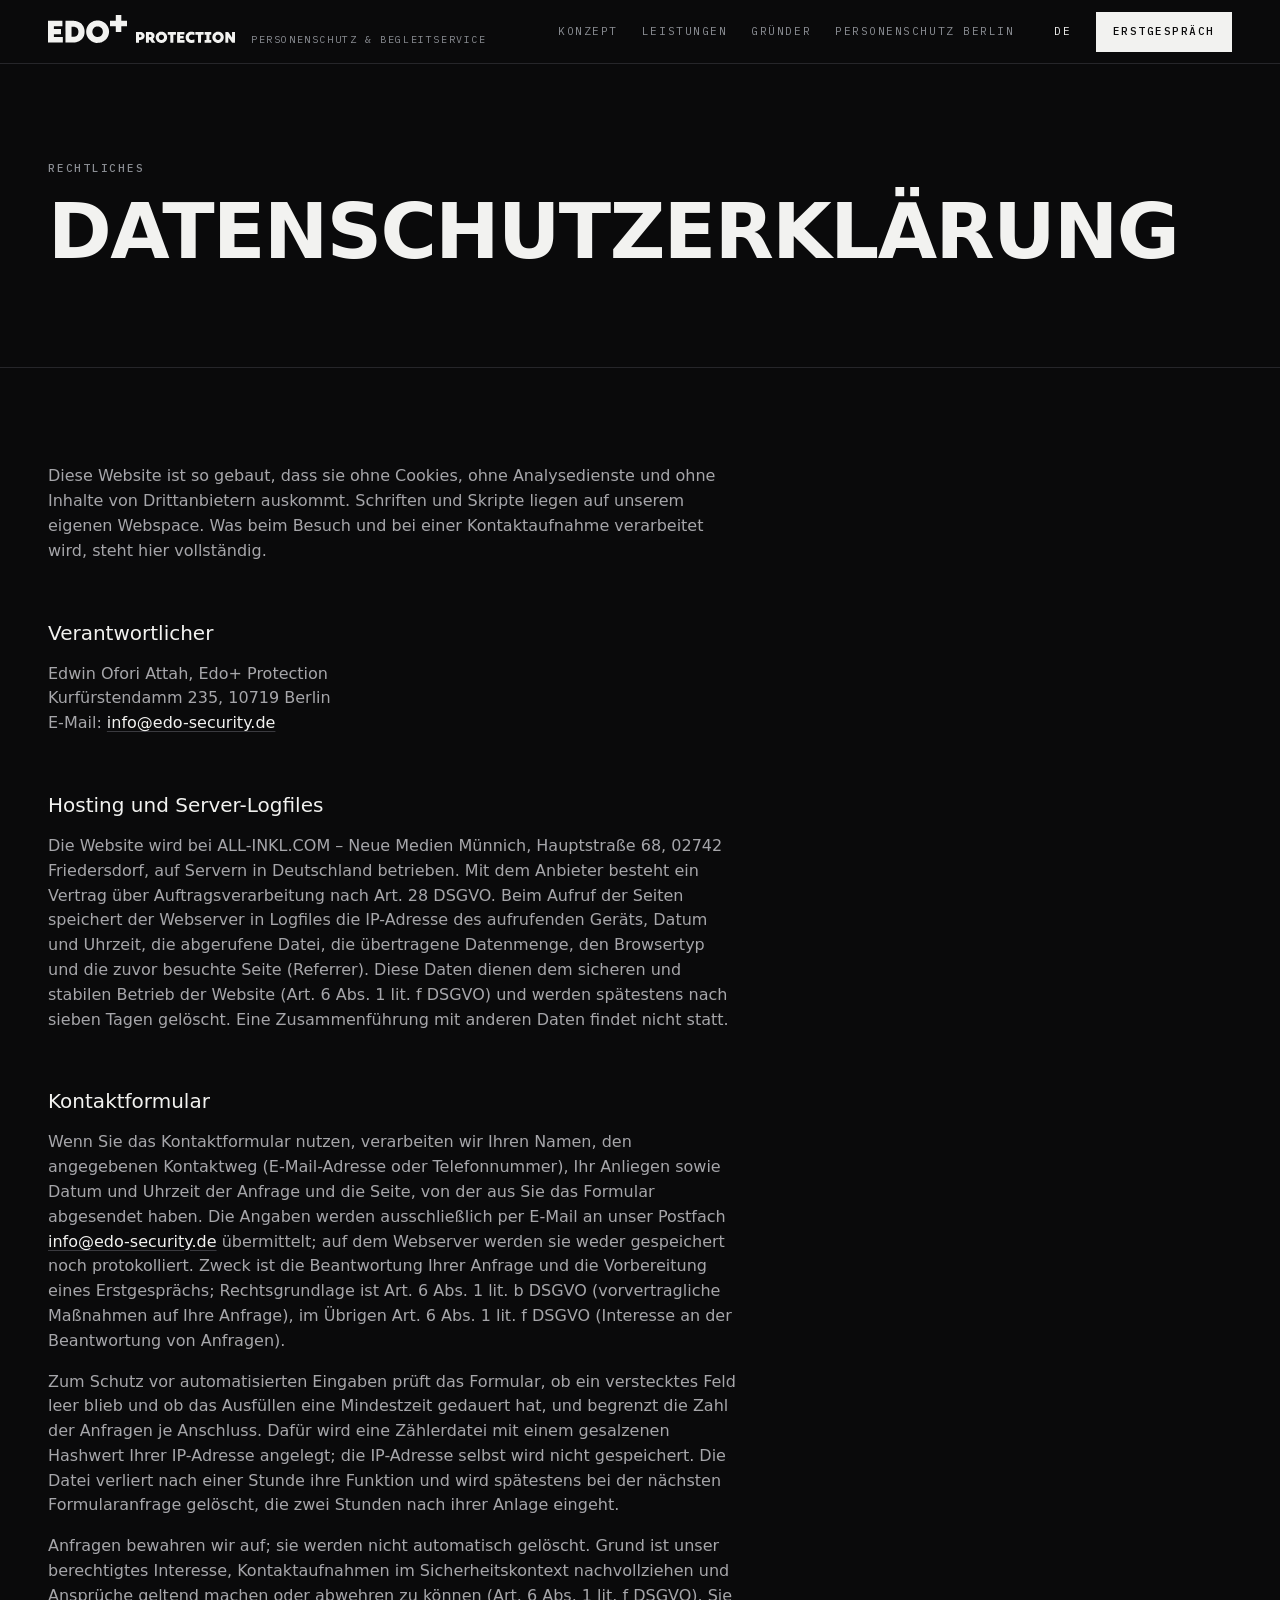
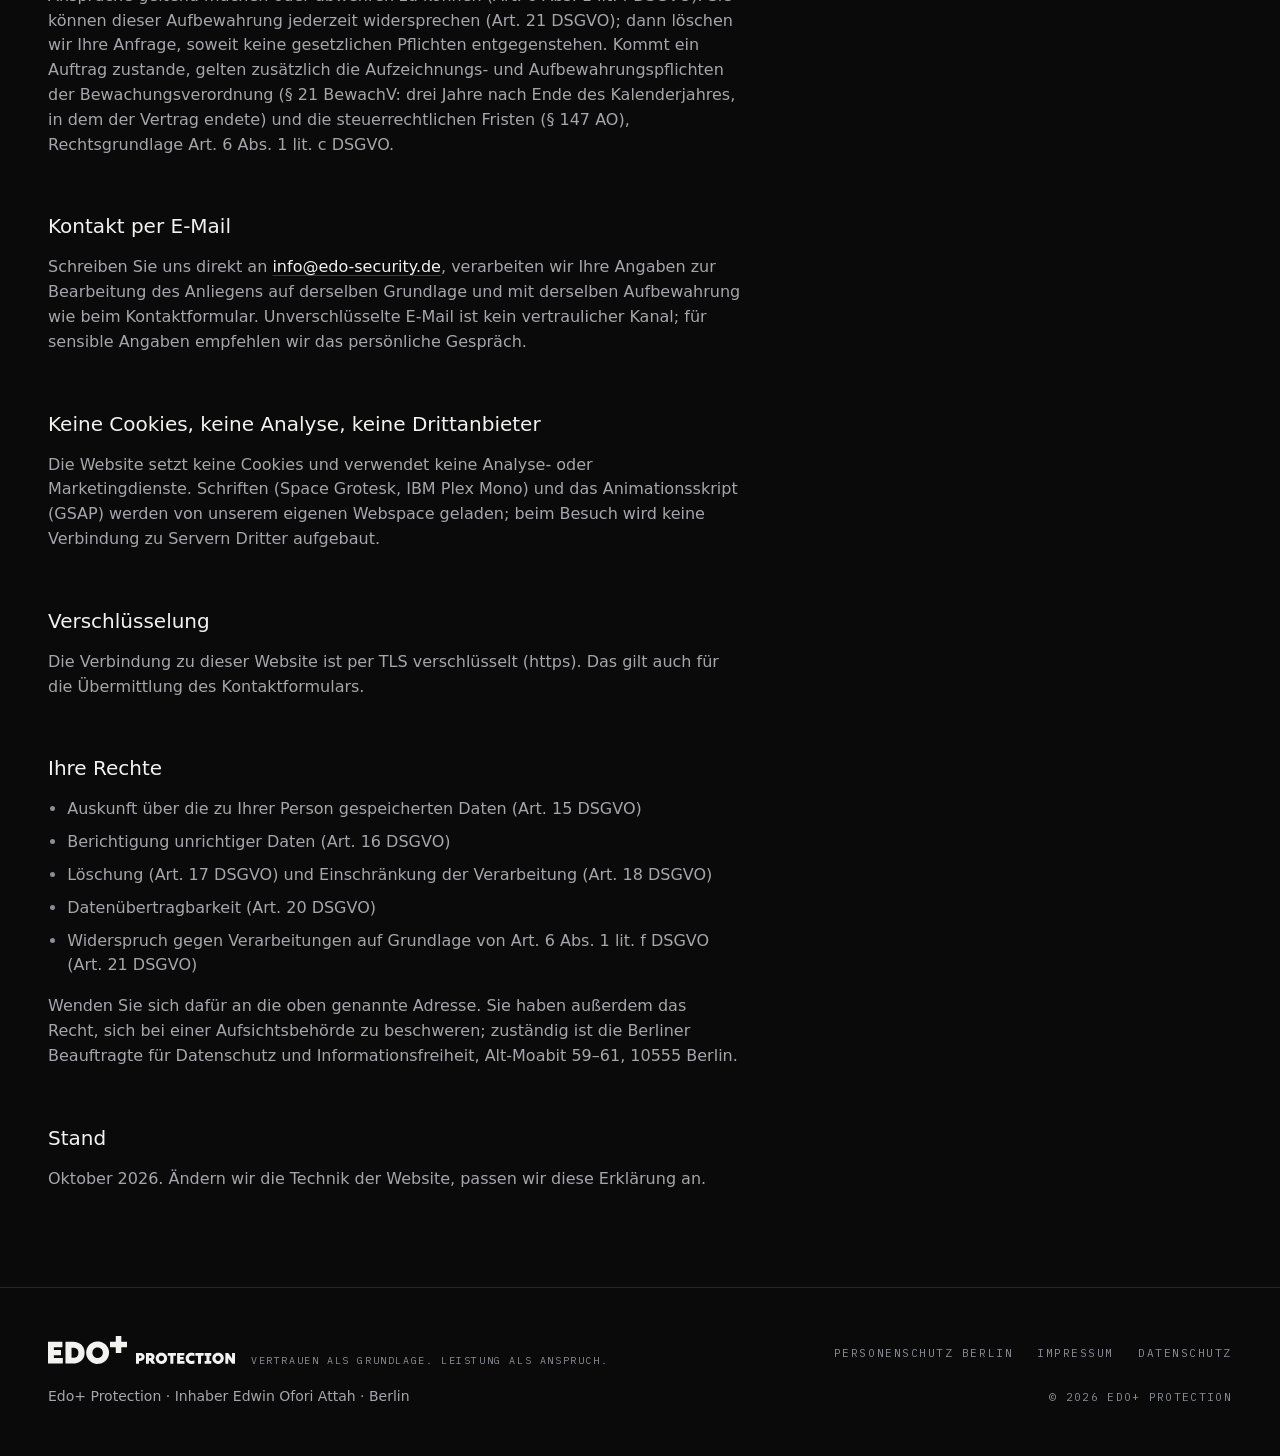
==== commit 49a9b1f3: "Edwins Logo" ====
--- a/datenschutz/index.html
+++ b/datenschutz/index.html
@@ -8,25 +8,24 @@
   <meta name="robots" content="noindex, follow">
   <meta name="theme-color" content="#0A0A0B">
   <meta name="color-scheme" content="dark">
-  <link rel="icon" type="image/svg+xml" href="data:image/svg+xml,%3Csvg%20xmlns='http://www.w3.org/2000/svg'%20viewBox='0%200%2032%2032'%20width='32'%20height='32'%20shape-rendering='geometricPrecision'%3E%3Crect%20width='32'%20height='32'%20fill='%230A0A0B'/%3E%3Cpath%20fill='%23F2F2F0'%20fill-rule='evenodd'%20d='M29.86%2018A14%2014%200%201%200%2028.65%2022L24%2022A10%2010%200%200%201%206.2%2018ZM6.2%2014A10%2010%200%200%201%2025.8%2014Z'/%3E%3C/svg%3E">
+  <link rel="icon" type="image/svg+xml" href="data:image/svg+xml,%3Csvg%20xmlns='http://www.w3.org/2000/svg'%20viewBox='0%200%2032%2032'%20width='32'%20height='32'%3E%3Crect%20width='32'%20height='32'%20fill='%230A0A0B'/%3E%3Cpath%20fill='%23F2F2F0'%20transform='translate(9.43%201.23)%20scale(0.06990)'%20d='M0%20211.33L0%2074L90.75%2074.01C147.35%2074.01%20181.69%2074.13%20182%2074.33C182.44%2074.6%20182.51%2078.84%20182.59%20108.55C182.66%20135.59%20182.59%20142.51%20182.25%20142.72C182.02%20142.87%20157.8%20142.99%20128.44%20142.99C94.86%20143%2074.97%20143.12%2074.84%20143.32C74.58%20143.74%2074.59%20176.37%2074.85%20176.63C74.96%20176.74%2095.18%20176.91%20119.78%20177L164.5%20177.17L164.58%20210.31C164.65%20236.61%20164.58%20243.51%20164.25%20243.72C164.02%20243.87%20143.85%20243.99%20119.44%20243.99C91.68%20244%2074.97%20244.12%2074.84%20244.32C74.74%20244.49%2074.65%20252.47%2074.65%20262.04C74.65%20275.79%2074.74%20279.51%2075.07%20279.72C75.31%20279.87%20100.62%20279.99%20131.33%20279.99C162.04%20280%20187.35%20280%20187.58%20280C187.91%20280%20188%20286.98%20188%20313.81C188%20332.4%20187.91%20347.85%20187.8%20348.14C187.61%20348.62%20179.02%20348.67%2093.8%20348.67L0%20348.67L0%20211.33Z'/%3E%3C/svg%3E">
   <link rel="alternate icon" href="../assets/brand/edo-favicon.ico" sizes="16x16 32x32 48x48">
   <link rel="apple-touch-icon" href="../assets/brand/edo-apple-touch-icon.png">
   <link rel="canonical" href="https://www.edo-security.de/datenschutz/">
   <link rel="preload" as="font" type="font/woff2" crossorigin href="../assets/fonts/space-grotesk-variable-latin.woff2">
   <link rel="preload" as="font" type="font/woff2" crossorigin href="../assets/fonts/ibm-plex-mono-400-latin.woff2">
-  <link rel="stylesheet" href="../styles.css?v=23">
+  <link rel="stylesheet" href="../styles.css?v=24">
   <script>document.documentElement.classList.add('js');setTimeout(function(){if(!window.gsap){document.documentElement.classList.remove('js');}},2500);</script>
   <script defer src="../assets/vendor/gsap/gsap.min.js"></script>
   <script defer src="../assets/vendor/gsap/ScrollTrigger.min.js"></script>
-  <script defer src="../script.js?v=23"></script>
+  <script defer src="../script.js?v=24"></script>
 </head>
 <body>
   <a class="skip-link" href="#main">Zum Inhalt springen</a>
   <header class="site-header">
     <div class="site-header__inner">
       <a class="brand" href="../" aria-label="Edo+ Protection — zur Startseite">
-        <svg class="brand__logo" viewBox="0 -50 342 150" aria-hidden="true" focusable="false"><path fill-rule="evenodd" d="M99.36 58A50 50 0 1 0 93.86 74L74.08 74A34 34 0 0 1 16.95 58ZM16.95 42A34 34 0 0 1 83.05 42Z"/><path fill-rule="evenodd" d="M120 50a50 50 0 1 0 100 0a50 50 0 1 0 -100 0ZM136 50a34 34 0 1 0 68 0a34 34 0 1 0 -68 0Z"/><path d="M204 -50H220V100H204Z"/><path fill-rule="evenodd" d="M242 50a50 50 0 1 0 100 0a50 50 0 1 0 -100 0ZM258 50a34 34 0 1 0 68 0a34 34 0 1 0 -68 0Z"/></svg>
-        <span class="brand__mark">protection</span>
+        <img class="brand__logo" src="../assets/brand/edo-plus-protection-horizontal-paper.svg" alt="" width="2367" height="354" decoding="async">
         <span class="brand__sub">Personenschutz &amp; Begleitservice</span>
       </a>
 
@@ -101,8 +100,7 @@
   <footer class="site-footer">
     <div class="site-footer__grid">
       <p class="brand brand--footer">
-        <svg class="brand__logo" viewBox="0 -50 342 150" role="img" aria-label="edo" focusable="false"><path fill-rule="evenodd" d="M99.36 58A50 50 0 1 0 93.86 74L74.08 74A34 34 0 0 1 16.95 58ZM16.95 42A34 34 0 0 1 83.05 42Z"/><path fill-rule="evenodd" d="M120 50a50 50 0 1 0 100 0a50 50 0 1 0 -100 0ZM136 50a34 34 0 1 0 68 0a34 34 0 1 0 -68 0Z"/><path d="M204 -50H220V100H204Z"/><path fill-rule="evenodd" d="M242 50a50 50 0 1 0 100 0a50 50 0 1 0 -100 0ZM258 50a34 34 0 1 0 68 0a34 34 0 1 0 -68 0Z"/></svg>
-        <span class="brand__mark">protection</span>
+        <img class="brand__logo" src="../assets/brand/edo-plus-protection-horizontal-paper.svg" alt="Edo+ Protection" width="2367" height="354" loading="lazy" decoding="async">
         <span class="brand__sub">Vertrauen als Grundlage. Leistung als Anspruch.</span>
       </p>
       <ul class="site-footer__links" role="list">
--- a/styles.css
+++ b/styles.css
@@ -285,25 +285,14 @@
   gap: 4px var(--s-2);
   white-space: nowrap;
 }
-/* Wordmark "edo" (assets/brand, "Drei Kreise, ein Stamm"): drawn, not typed. Master x-height 100 u, ascender 150 u,
-   width 342 u; viewBox bottom = baseline, so align-items: baseline sets the circles on the text baseline.
-   x-height 16 px → 24 × 54.72 px (Kyung 2026-10-01: 20 px read as dominant; 16 px puts the descriptor one step
-   above the 11 px nav labels). The descriptor "SECURITY" follows the primary lockup: Plex Mono caps, cap height ≈ half the
-   x-height (12 px ≈ 8.4 px caps), one module (16 px = the flex gap) away. currentColor → paper on ink / ink on paper. */
+/* Logo: Edwin's "EDO+ PROTECTION" (assets/brand/edo-plus-protection-horizontal.svg, traced from his PNG on 2026-10-12),
+   horizontal lockup for the header — EDO+ 28 px high, PROTECTION at half the cap height on the same baseline.
+   one cached <img> (paper on ink — header and footer are always on ink); its bottom edge = the baseline. */
 .brand__logo {
   display: block;
-  width: 54.72px;
-  height: 24px;
-  fill: currentColor;
+  width: 187.0px;
+  height: 28px;
   flex: none;
-}
-.brand__mark {
-  font-family: var(--font-mono);
-  font-weight: 500;
-  font-size: 12px;
-  letter-spacing: 0.16em;
-  text-transform: uppercase;
-  line-height: 1;
 }
 .brand__sub {
   font-family: var(--font-mono);
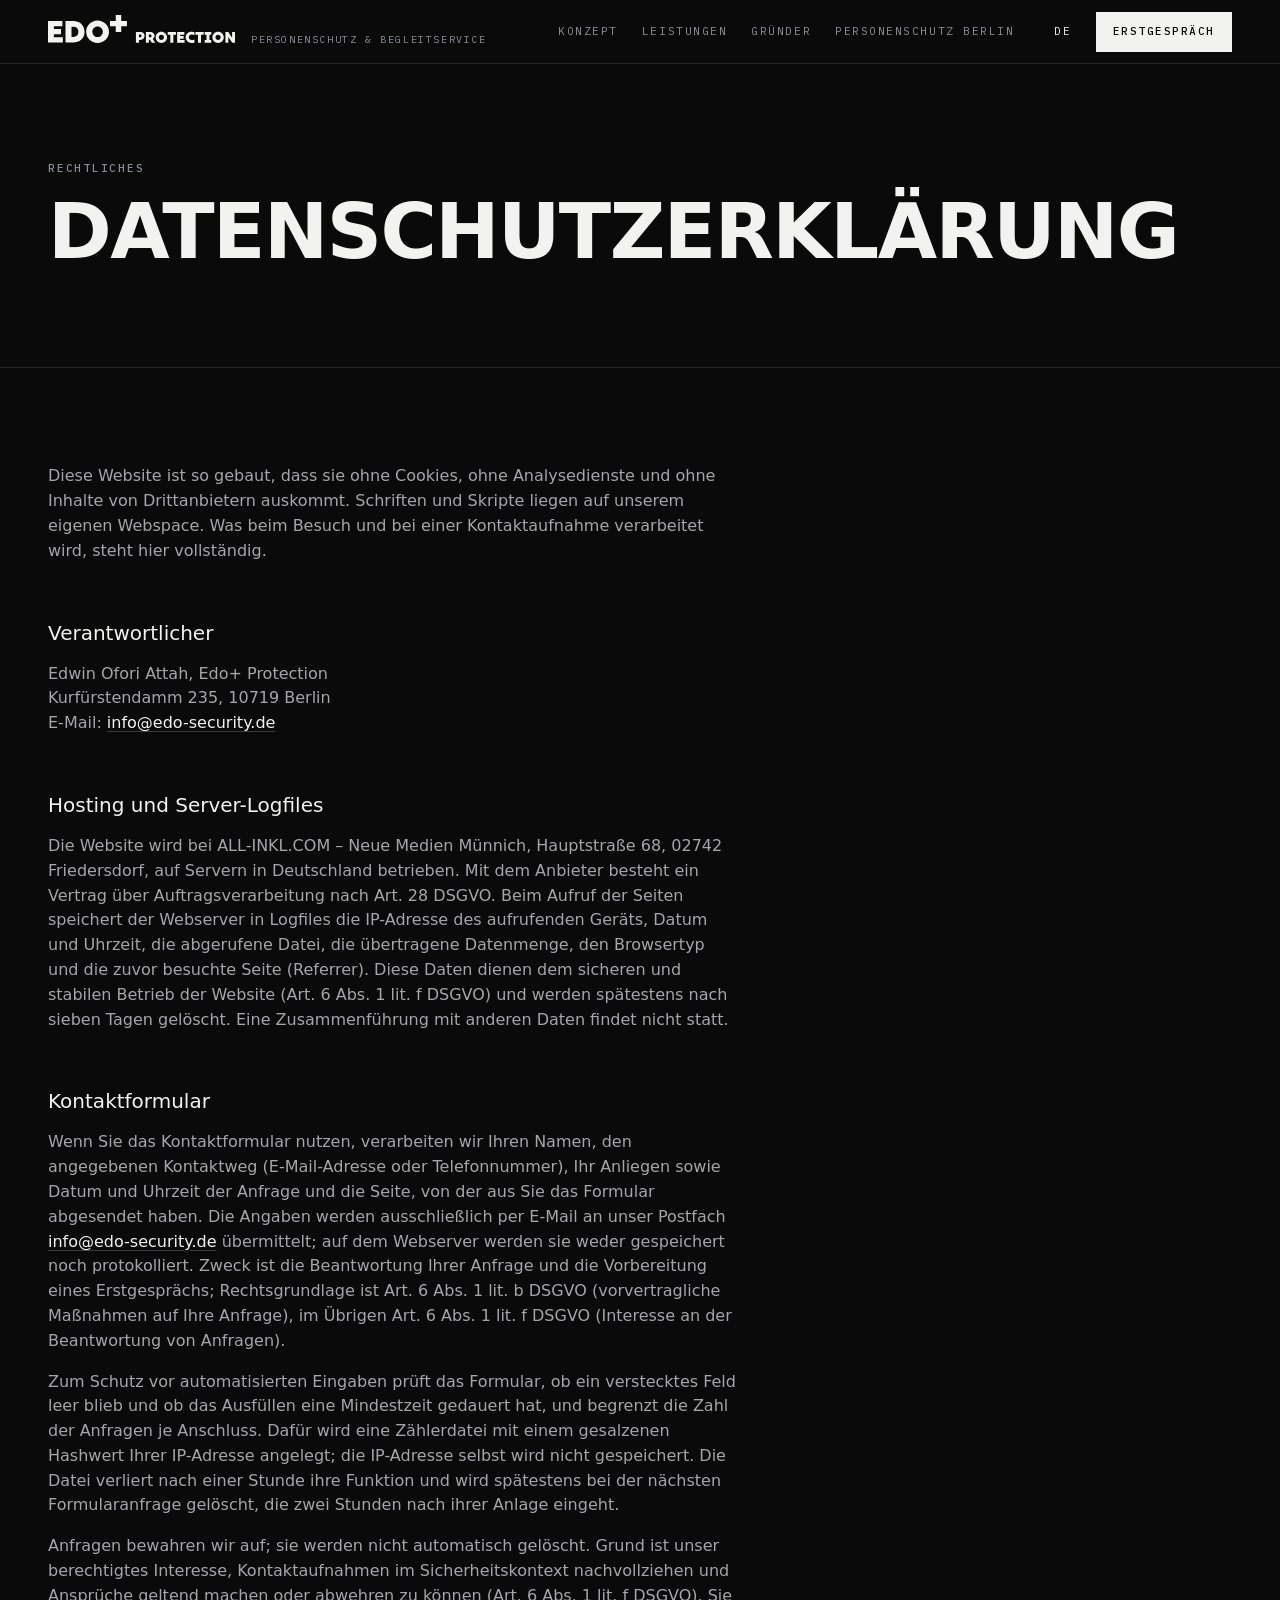
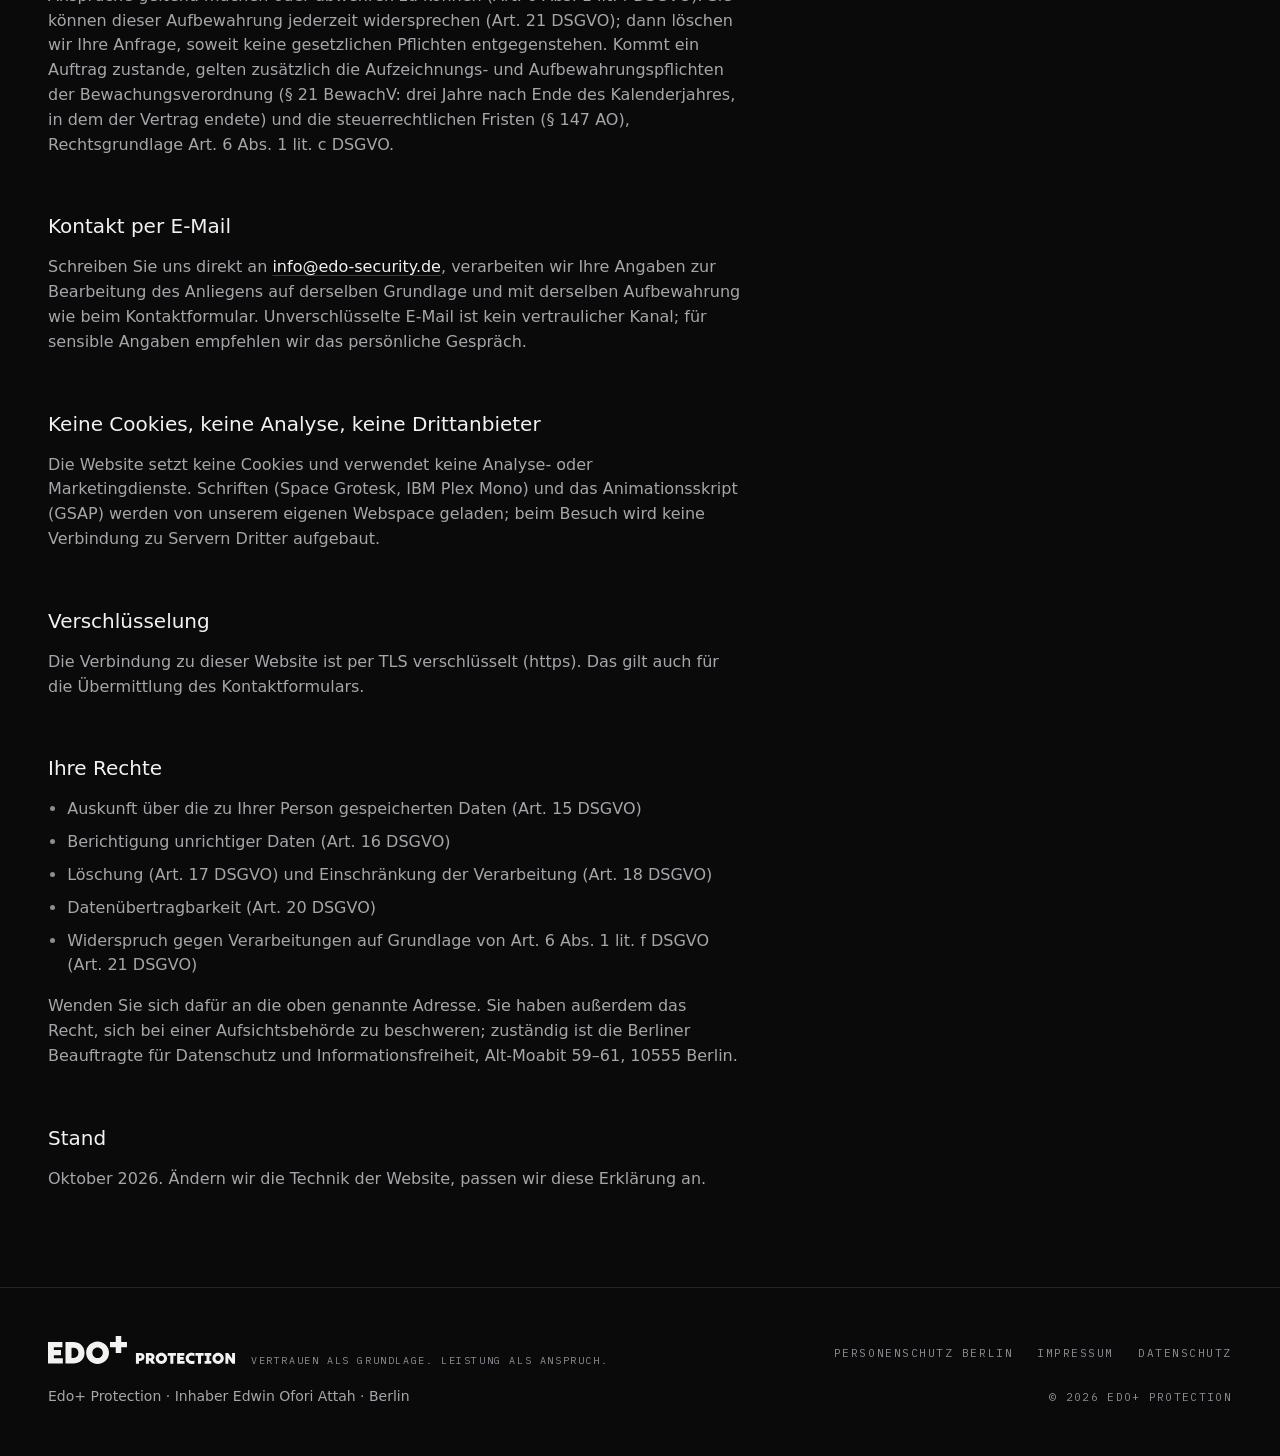
==== commit d69a66c6: "Logo Originalvektoren" ====
--- a/datenschutz/index.html
+++ b/datenschutz/index.html
@@ -8,7 +8,7 @@
   <meta name="robots" content="noindex, follow">
   <meta name="theme-color" content="#0A0A0B">
   <meta name="color-scheme" content="dark">
-  <link rel="icon" type="image/svg+xml" href="data:image/svg+xml,%3Csvg%20xmlns='http://www.w3.org/2000/svg'%20viewBox='0%200%2032%2032'%20width='32'%20height='32'%3E%3Crect%20width='32'%20height='32'%20fill='%230A0A0B'/%3E%3Cpath%20fill='%23F2F2F0'%20transform='translate(9.43%201.23)%20scale(0.06990)'%20d='M0%20211.33L0%2074L90.75%2074.01C147.35%2074.01%20181.69%2074.13%20182%2074.33C182.44%2074.6%20182.51%2078.84%20182.59%20108.55C182.66%20135.59%20182.59%20142.51%20182.25%20142.72C182.02%20142.87%20157.8%20142.99%20128.44%20142.99C94.86%20143%2074.97%20143.12%2074.84%20143.32C74.58%20143.74%2074.59%20176.37%2074.85%20176.63C74.96%20176.74%2095.18%20176.91%20119.78%20177L164.5%20177.17L164.58%20210.31C164.65%20236.61%20164.58%20243.51%20164.25%20243.72C164.02%20243.87%20143.85%20243.99%20119.44%20243.99C91.68%20244%2074.97%20244.12%2074.84%20244.32C74.74%20244.49%2074.65%20252.47%2074.65%20262.04C74.65%20275.79%2074.74%20279.51%2075.07%20279.72C75.31%20279.87%20100.62%20279.99%20131.33%20279.99C162.04%20280%20187.35%20280%20187.58%20280C187.91%20280%20188%20286.98%20188%20313.81C188%20332.4%20187.91%20347.85%20187.8%20348.14C187.61%20348.62%20179.02%20348.67%2093.8%20348.67L0%20348.67L0%20211.33Z'/%3E%3C/svg%3E">
+  <link rel="icon" type="image/svg+xml" href="data:image/svg+xml,%3Csvg%20xmlns='http://www.w3.org/2000/svg'%20viewBox='0%200%2032%2032'%20width='32'%20height='32'%3E%3Crect%20width='32'%20height='32'%20fill='%230A0A0B'/%3E%3Cpath%20fill='%23F2F2F0'%20transform='translate(-5.64%20-3.5)%20scale(0.09054)'%20d='M%20311.758977,321.44726%20L%20166.352631,321.44726%20L%20166.352631,109.375571%20L%20307.556696,109.375571%20L%20307.556696,162.315942%20L%20223.871552,162.315942%20L%20223.871552,188.757961%20L%20293.555928,188.757961%20L%20293.555928,240.515084%20L%20223.871552,240.515084%20L%20223.871552,268.406415%20L%20311.758977,268.406415%20L%20311.758977,321.447259%20Z'/%3E%3C/svg%3E">
   <link rel="alternate icon" href="../assets/brand/edo-favicon.ico" sizes="16x16 32x32 48x48">
   <link rel="apple-touch-icon" href="../assets/brand/edo-apple-touch-icon.png">
   <link rel="canonical" href="https://www.edo-security.de/datenschutz/">
@@ -25,7 +25,7 @@
   <header class="site-header">
     <div class="site-header__inner">
       <a class="brand" href="../" aria-label="Edo+ Protection — zur Startseite">
-        <img class="brand__logo" src="../assets/brand/edo-plus-protection-horizontal-paper.svg" alt="" width="2367" height="354" decoding="async">
+        <img class="brand__logo" src="../assets/brand/edo-plus-protection-horizontal-paper.svg" alt="" width="1833" height="274" decoding="async">
         <span class="brand__sub">Personenschutz &amp; Begleitservice</span>
       </a>
 
@@ -100,7 +100,7 @@
   <footer class="site-footer">
     <div class="site-footer__grid">
       <p class="brand brand--footer">
-        <img class="brand__logo" src="../assets/brand/edo-plus-protection-horizontal-paper.svg" alt="Edo+ Protection" width="2367" height="354" loading="lazy" decoding="async">
+        <img class="brand__logo" src="../assets/brand/edo-plus-protection-horizontal-paper.svg" alt="Edo+ Protection" width="1833" height="274" loading="lazy" decoding="async">
         <span class="brand__sub">Vertrauen als Grundlage. Leistung als Anspruch.</span>
       </p>
       <ul class="site-footer__links" role="list">
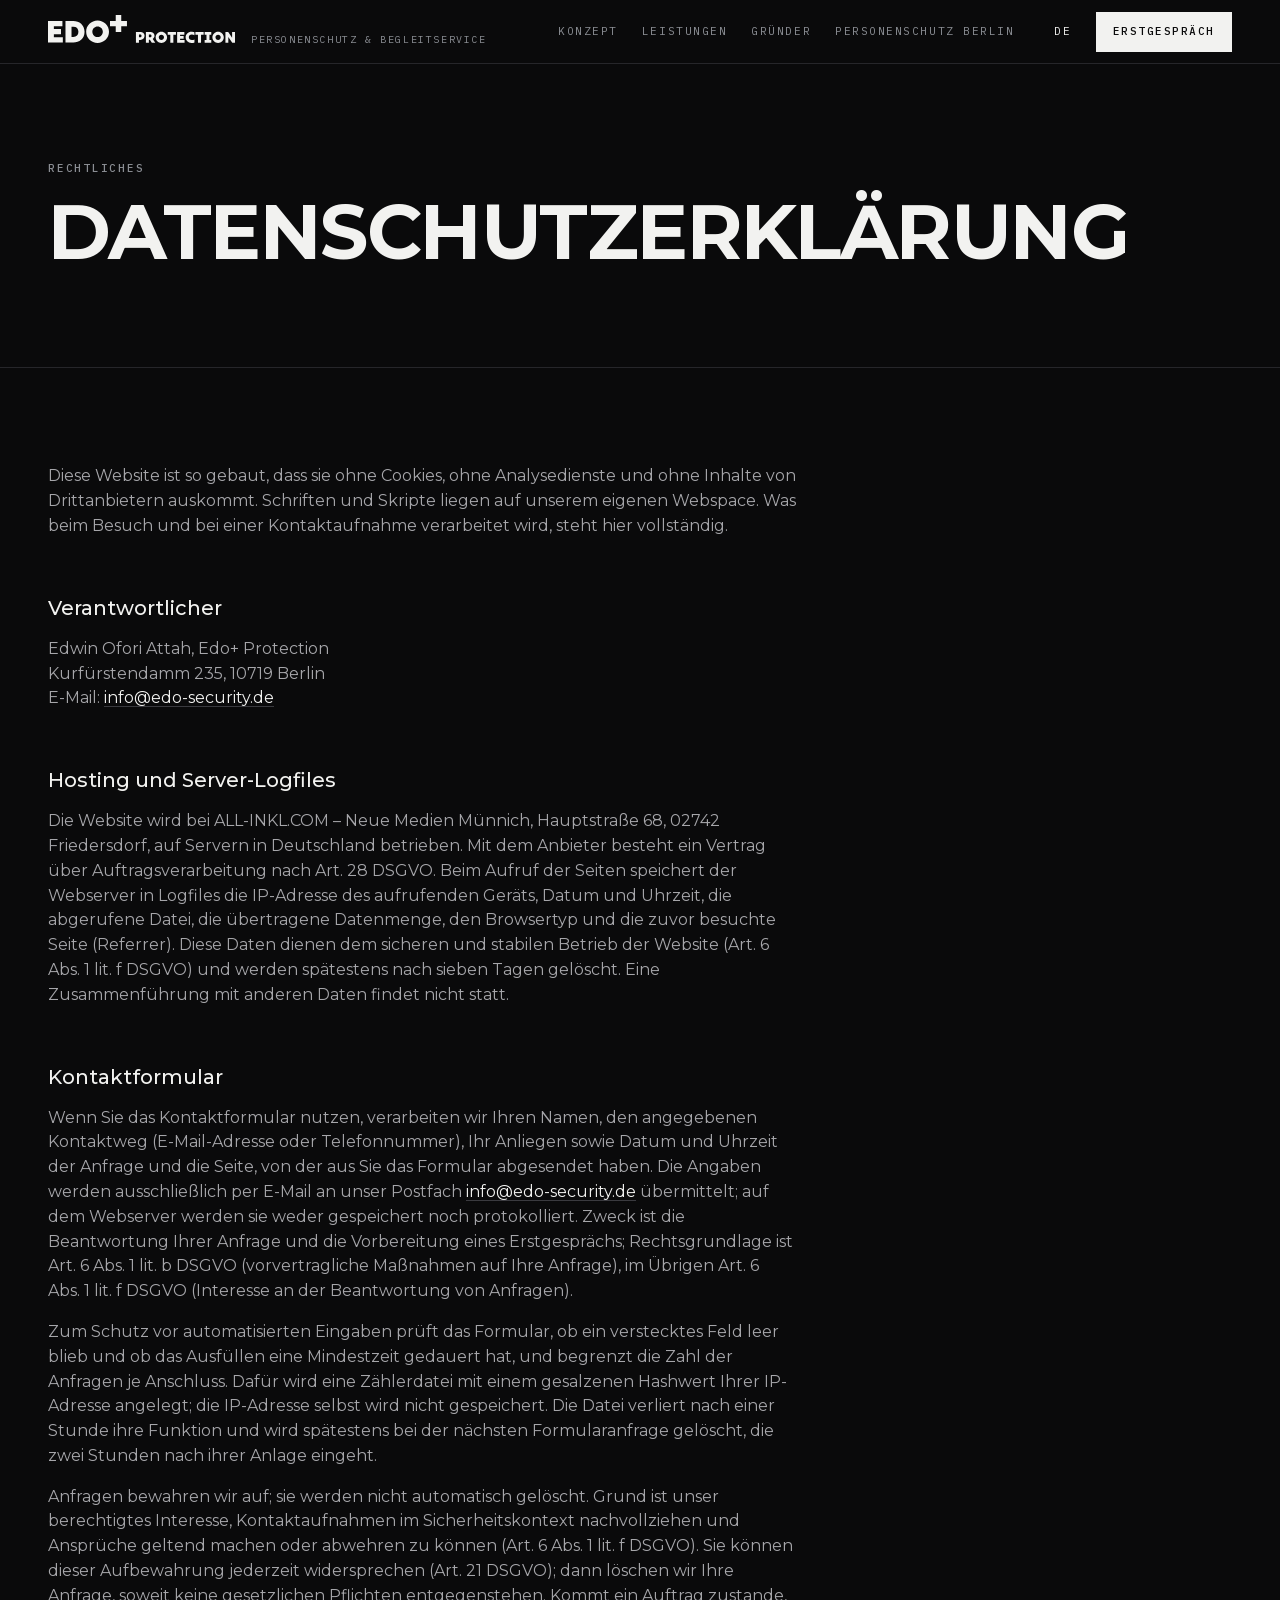
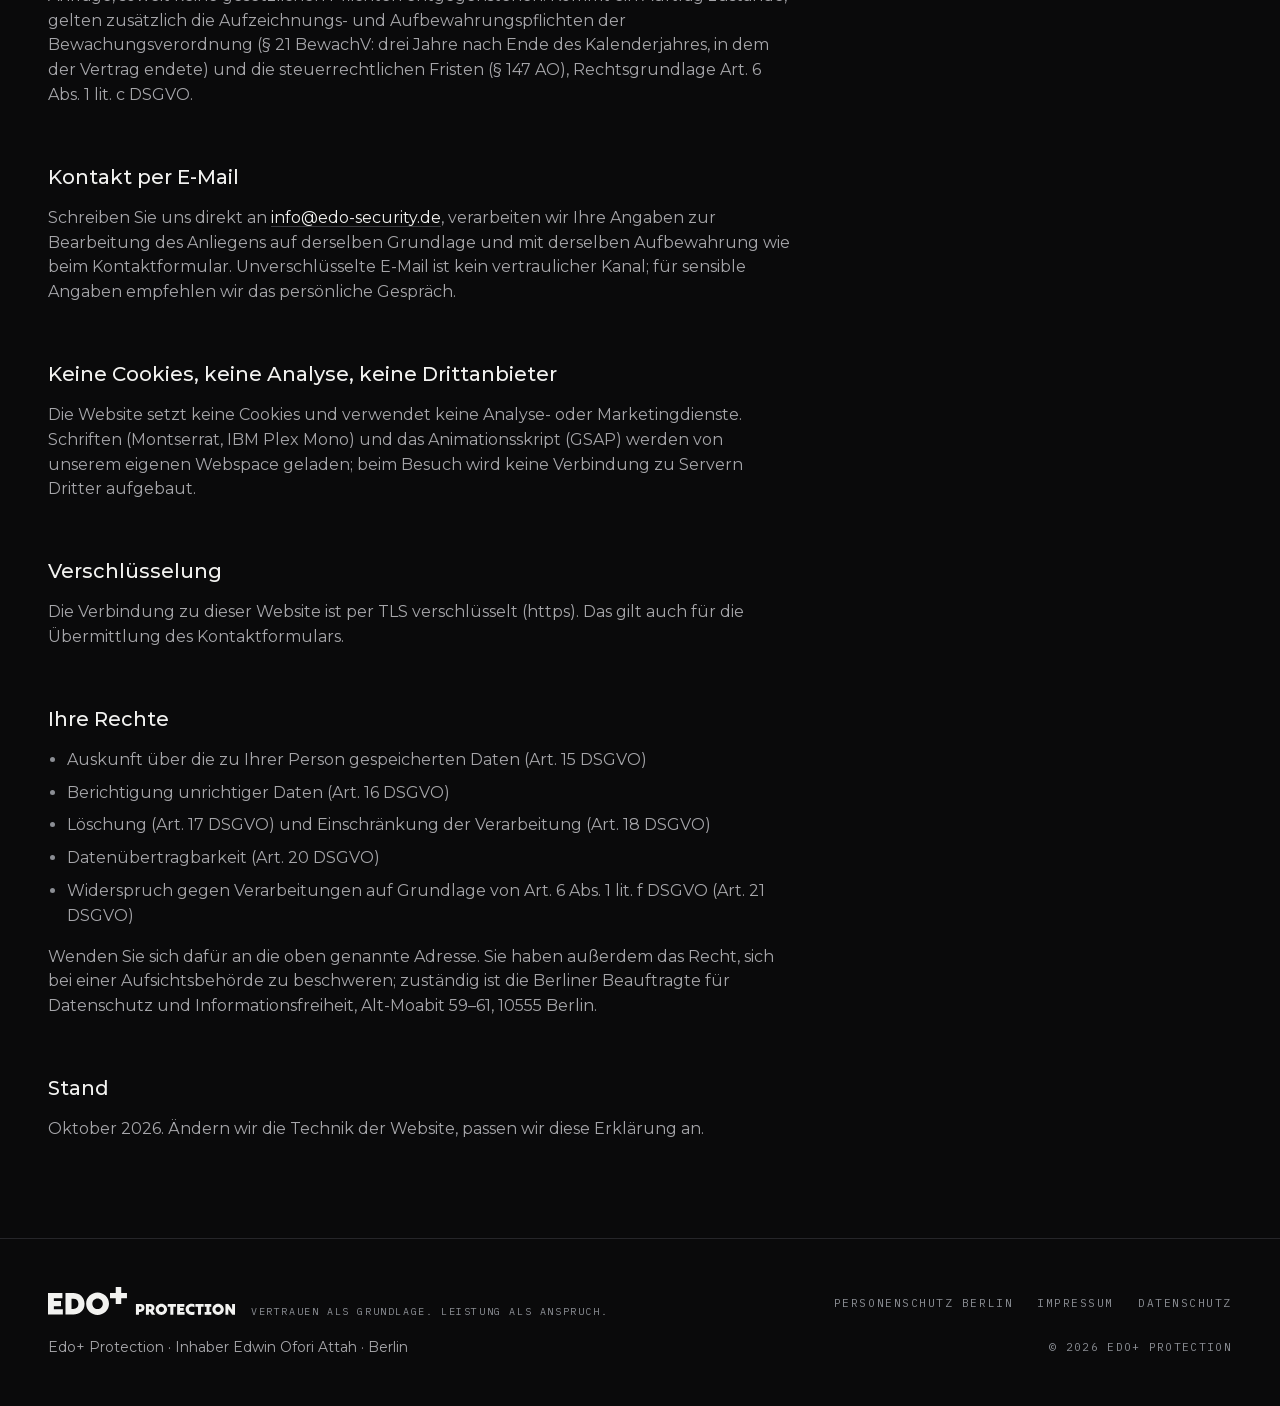
==== commit c8bb02e1: "Montserrat" ====
--- a/datenschutz/index.html
+++ b/datenschutz/index.html
@@ -12,13 +12,12 @@
   <link rel="alternate icon" href="../assets/brand/edo-favicon.ico" sizes="16x16 32x32 48x48">
   <link rel="apple-touch-icon" href="../assets/brand/edo-apple-touch-icon.png">
   <link rel="canonical" href="https://www.edo-security.de/datenschutz/">
-  <link rel="preload" as="font" type="font/woff2" crossorigin href="../assets/fonts/space-grotesk-variable-latin.woff2">
   <link rel="preload" as="font" type="font/woff2" crossorigin href="../assets/fonts/ibm-plex-mono-400-latin.woff2">
-  <link rel="stylesheet" href="../styles.css?v=24">
+  <link rel="stylesheet" href="../styles.css?v=28">
   <script>document.documentElement.classList.add('js');setTimeout(function(){if(!window.gsap){document.documentElement.classList.remove('js');}},2500);</script>
   <script defer src="../assets/vendor/gsap/gsap.min.js"></script>
   <script defer src="../assets/vendor/gsap/ScrollTrigger.min.js"></script>
-  <script defer src="../script.js?v=24"></script>
+  <script defer src="../script.js?v=28"></script>
 </head>
 <body>
   <a class="skip-link" href="#main">Zum Inhalt springen</a>
@@ -79,7 +78,7 @@
         <h2>Kontakt per E-Mail</h2>
         <p>Schreiben Sie uns direkt an <a href="mailto:info@edo-security.de">info@edo-security.de</a>, verarbeiten wir Ihre Angaben zur Bearbeitung des Anliegens auf derselben Grundlage und mit derselben Aufbewahrung wie beim Kontaktformular. Unverschlüsselte E-Mail ist kein vertraulicher Kanal; für sensible Angaben empfehlen wir das persönliche Gespräch.</p>
         <h2>Keine Cookies, keine Analyse, keine Drittanbieter</h2>
-        <p>Die Website setzt keine Cookies und verwendet keine Analyse- oder Marketingdienste. Schriften (Space Grotesk, IBM Plex Mono) und das Animationsskript (GSAP) werden von unserem eigenen Webspace geladen; beim Besuch wird keine Verbindung zu Servern Dritter aufgebaut.</p>
+        <p>Die Website setzt keine Cookies und verwendet keine Analyse- oder Marketingdienste. Schriften (Montserrat, IBM Plex Mono) und das Animationsskript (GSAP) werden von unserem eigenen Webspace geladen; beim Besuch wird keine Verbindung zu Servern Dritter aufgebaut.</p>
         <h2>Verschlüsselung</h2>
         <p>Die Verbindung zu dieser Website ist per TLS verschlüsselt (https). Das gilt auch für die Übermittlung des Kontaktformulars.</p>
         <h2>Ihre Rechte</h2>
--- a/styles.css
+++ b/styles.css
@@ -17,14 +17,14 @@
    ========================================================================== */
 
 /* Self-hosted web fonts (LG München 29 LH 20 O 17 — no request to Google at runtime). Files are Google's own
-   woff2 builds (Space Grotesk variable 300–700, IBM Plex Mono 400/500), latin + latin-ext subsets, unicode-range
+   woff2 builds (Montserrat variable 400–800 — the family of Edwin's logo, since 2026-10-12; IBM Plex Mono 400/500), latin + latin-ext, unicode-range
    as served by Google so the browser only fetches the subset a page actually uses. font-display: swap = no FOIT. */
 @font-face { font-family: 'IBM Plex Mono'; font-style: normal; font-weight: 400; font-display: swap; src: url('assets/fonts/ibm-plex-mono-400-latin-ext.woff2') format('woff2'); unicode-range: U+0100-02BA, U+02BD-02C5, U+02C7-02CC, U+02CE-02D7, U+02DD-02FF, U+0304, U+0308, U+0329, U+1D00-1DBF, U+1E00-1E9F, U+1EF2-1EFF, U+2020, U+20A0-20AB, U+20AD-20C0, U+2113, U+2C60-2C7F, U+A720-A7FF; }
 @font-face { font-family: 'IBM Plex Mono'; font-style: normal; font-weight: 400; font-display: swap; src: url('assets/fonts/ibm-plex-mono-400-latin.woff2') format('woff2'); unicode-range: U+0000-00FF, U+0131, U+0152-0153, U+02BB-02BC, U+02C6, U+02DA, U+02DC, U+0304, U+0308, U+0329, U+2000-206F, U+20AC, U+2122, U+2191, U+2193, U+2212, U+2215, U+FEFF, U+FFFD; }
 @font-face { font-family: 'IBM Plex Mono'; font-style: normal; font-weight: 500; font-display: swap; src: url('assets/fonts/ibm-plex-mono-500-latin-ext.woff2') format('woff2'); unicode-range: U+0100-02BA, U+02BD-02C5, U+02C7-02CC, U+02CE-02D7, U+02DD-02FF, U+0304, U+0308, U+0329, U+1D00-1DBF, U+1E00-1E9F, U+1EF2-1EFF, U+2020, U+20A0-20AB, U+20AD-20C0, U+2113, U+2C60-2C7F, U+A720-A7FF; }
 @font-face { font-family: 'IBM Plex Mono'; font-style: normal; font-weight: 500; font-display: swap; src: url('assets/fonts/ibm-plex-mono-500-latin.woff2') format('woff2'); unicode-range: U+0000-00FF, U+0131, U+0152-0153, U+02BB-02BC, U+02C6, U+02DA, U+02DC, U+0304, U+0308, U+0329, U+2000-206F, U+20AC, U+2122, U+2191, U+2193, U+2212, U+2215, U+FEFF, U+FFFD; }
-@font-face { font-family: 'Space Grotesk'; font-style: normal; font-weight: 300 700; font-display: swap; src: url('assets/fonts/space-grotesk-variable-latin-ext.woff2') format('woff2'); unicode-range: U+0100-02BA, U+02BD-02C5, U+02C7-02CC, U+02CE-02D7, U+02DD-02FF, U+0304, U+0308, U+0329, U+1D00-1DBF, U+1E00-1E9F, U+1EF2-1EFF, U+2020, U+20A0-20AB, U+20AD-20C0, U+2113, U+2C60-2C7F, U+A720-A7FF; }
-@font-face { font-family: 'Space Grotesk'; font-style: normal; font-weight: 300 700; font-display: swap; src: url('assets/fonts/space-grotesk-variable-latin.woff2') format('woff2'); unicode-range: U+0000-00FF, U+0131, U+0152-0153, U+02BB-02BC, U+02C6, U+02DA, U+02DC, U+0304, U+0308, U+0329, U+2000-206F, U+20AC, U+2122, U+2191, U+2193, U+2212, U+2215, U+FEFF, U+FFFD; }
+@font-face { font-family: 'Montserrat'; font-style: normal; font-weight: 400 800; font-display: swap; src: url('assets/fonts/montserrat-variable-latin-ext.woff2') format('woff2'); unicode-range: U+0100-02BA, U+02BD-02C5, U+02C7-02CC, U+02CE-02D7, U+02DD-02FF, U+0304, U+0308, U+0329, U+1D00-1DBF, U+1E00-1E9F, U+1EF2-1EFF, U+2020, U+20A0-20AB, U+20AD-20C4, U+2113, U+2C60-2C7F, U+A720-A7FF; }
+@font-face { font-family: 'Montserrat'; font-style: normal; font-weight: 400 800; font-display: swap; src: url('assets/fonts/montserrat-variable-latin.woff2') format('woff2'); unicode-range: U+0000-00FF, U+0131, U+0152-0153, U+02BB-02BC, U+02C6, U+02DA, U+02DC, U+0304, U+0308, U+0329, U+2000-206F, U+20AC, U+2122, U+2191, U+2193, U+2212, U+2215, U+FEFF, U+FFFD; }
 
 /* --------------------------------------------------------------------------
    1. Tokens
@@ -39,7 +39,7 @@
   --faint:  #3A3A3F;   /* large numerals, inactive elements */
   --line:   #26262A;   /* every grid line and border */
 
-  --font-sans: "Space Grotesk", system-ui, Arial, sans-serif;
+  --font-sans: "Montserrat", system-ui, Arial, sans-serif;     /* Montserrat since 2026-10-12 (Kyung: "B2") — the logo's family; headlines stay 700, Montserrat runs ≈10 % wider than Space Grotesk, so the two big titles are one step smaller */
   --font-mono: "IBM Plex Mono", "Courier New", monospace;
 
   /* 8px spacing scale */
@@ -410,7 +410,7 @@
   line-height: 1.02;
   /* Longest line "Ihre Handlungsfreiheit." ≈ 12.65em incl. tracking: 5.4vw keeps it on one line
      from 768px up (768 − 2·48 = 672px available, 41.5px × 12.65 ≈ 525px); &shy; is the safety net. */
-  font-size: clamp(2.625rem, 5.4vw, 5.5rem);
+  font-size: clamp(2.5rem, 5vw, 5rem);
   hyphens: manual;
 }
 .hero__line {
@@ -444,7 +444,7 @@
   text-transform: uppercase;
   letter-spacing: -0.02em;
   line-height: 1.04;
-  font-size: clamp(2.25rem, 4.6vw, 4.5rem);
+  font-size: clamp(2.125rem, 4.25vw, 4.125rem);
 }
 .chapter__text {
   font-size: clamp(1.0625rem, 1.3vw, 1.375rem);
@@ -563,11 +563,11 @@
 /* Short desktop viewports (laptops with the browser UI, split screens): tighter copy so chapter 1
    never runs into the chapter index. */
 @media (min-width: 768px) and (max-height: 720px) and (prefers-reduced-motion: no-preference) {
-  html.js .hero__title { font-size: clamp(2rem, 4.2vw, 3.25rem); }
+  html.js .hero__title { font-size: clamp(1.875rem, 3.9vw, 3rem); }
   html.js .chapter { gap: var(--s-3); }
   html.js .hero__bottom { gap: var(--s-3); }
   html.js .hero__sub { font-size: 1rem; }
-  html.js .chapter__title { font-size: clamp(2rem, 3.8vw, 3.25rem); }
+  html.js .chapter__title { font-size: clamp(1.875rem, 3.5vw, 3rem); }
   html.js .stage__chapters { padding-top: var(--s-4); }
 }
 
@@ -852,6 +852,37 @@
   text-transform: uppercase;
   color: var(--dim);
 }
+
+/* 6.5b Stats — four figures above the facts bar: 1px grid like the services, figure in the headline face, label in mono */
+.stats { padding: 0 var(--pad-x); border-bottom: 1px solid var(--line); }
+.stats__grid {
+  display: grid;
+  grid-template-columns: repeat(4, minmax(0, 1fr));
+  gap: 1px;
+  background: var(--line);
+  border-left: 1px solid var(--line);
+  border-right: 1px solid var(--line);
+}
+.stats__item { background: var(--ink); padding: var(--s-5) var(--s-4); display: grid; gap: var(--s-2); align-content: start; min-width: 0; }
+.stats__figure {
+  font-weight: 700;
+  font-size: clamp(2.25rem, 3.4vw, 3.25rem);
+  line-height: 1;
+  letter-spacing: -0.02em;
+  text-transform: uppercase;
+  font-variant-numeric: tabular-nums;
+}
+.stats__label {
+  font-family: var(--font-mono);
+  font-size: 11px;
+  letter-spacing: 0.12em;
+  text-transform: uppercase;
+  line-height: 1.7;
+  color: var(--dim);
+  overflow-wrap: anywhere;      /* product names without spaces must not overflow the cell */
+}
+@media (max-width: 1023.98px) { .stats__grid { grid-template-columns: repeat(2, minmax(0, 1fr)); } }
+@media (max-width: 479.98px) { .stats__grid { grid-template-columns: 1fr; } .stats__item { padding: var(--s-4) var(--s-3); } }
 
 /* 6.6 Facts bar ---------------------------------------------------------- */
 .facts {
@@ -1098,7 +1129,7 @@
   .site-header__inner { gap: var(--s-2); }
 
   .hero__title { font-size: clamp(1.75rem, 8.2vw, 2.625rem); }   /* meets the desktop floor at 768px */
-  .chapter__title { font-size: clamp(1.25rem, 6vw, 2.25rem); }   /* each claim sentence stays on one line from 360px (measured: 305px of 333px at 375px) */
+  .chapter__title { font-size: clamp(1.125rem, 5.5vw, 2.125rem); }   /* each claim sentence stays on one line from 360px (re-measured with Montserrat at 375px) */
   .chapter__statement { font-size: 1.125rem; }
   .stage__chapters { gap: var(--s-6); }
 
@@ -1176,7 +1207,7 @@
   letter-spacing: -0.02em;
   line-height: 1.02;
   font-size: clamp(2.5rem, 6vw, 5rem);
-  max-width: 14ch;
+  max-width: 18ch;               /* Montserrat caps are wide: "PERSONENSCHUTZ" alone is ≈14ch */
   margin-top: var(--s-2);
   hyphens: manual;           /* long compounds carry &shy; in the markup (Datenschutz&shy;erklärung) */
 }
@@ -1222,7 +1253,7 @@
 .legal ul { padding-left: 1.2em; list-style: disc; display: grid; gap: var(--s-1); }   /* the global reset removes markers; prose lists get them back */
 .legal li::marker { color: var(--dim); }
 .legal address { font-style: normal; }
-.lp-hero--legal .lp-hero__title { max-width: 22ch; }   /* one-word titles ("Datenschutzerklärung") stay on one line from 768px; &shy; handles phones */
+.lp-hero--legal .lp-hero__title { max-width: 26ch; }   /* one-word titles ("Datenschutzerklärung") stay on one line from 768px; &shy; handles phones */
 .legal a { color: var(--paper); text-decoration: underline; text-underline-offset: 3px; text-decoration-color: var(--faint); }
 .legal a:hover, .legal a:focus-visible { text-decoration-color: var(--paper); }
 @media (max-width: 767.98px) {
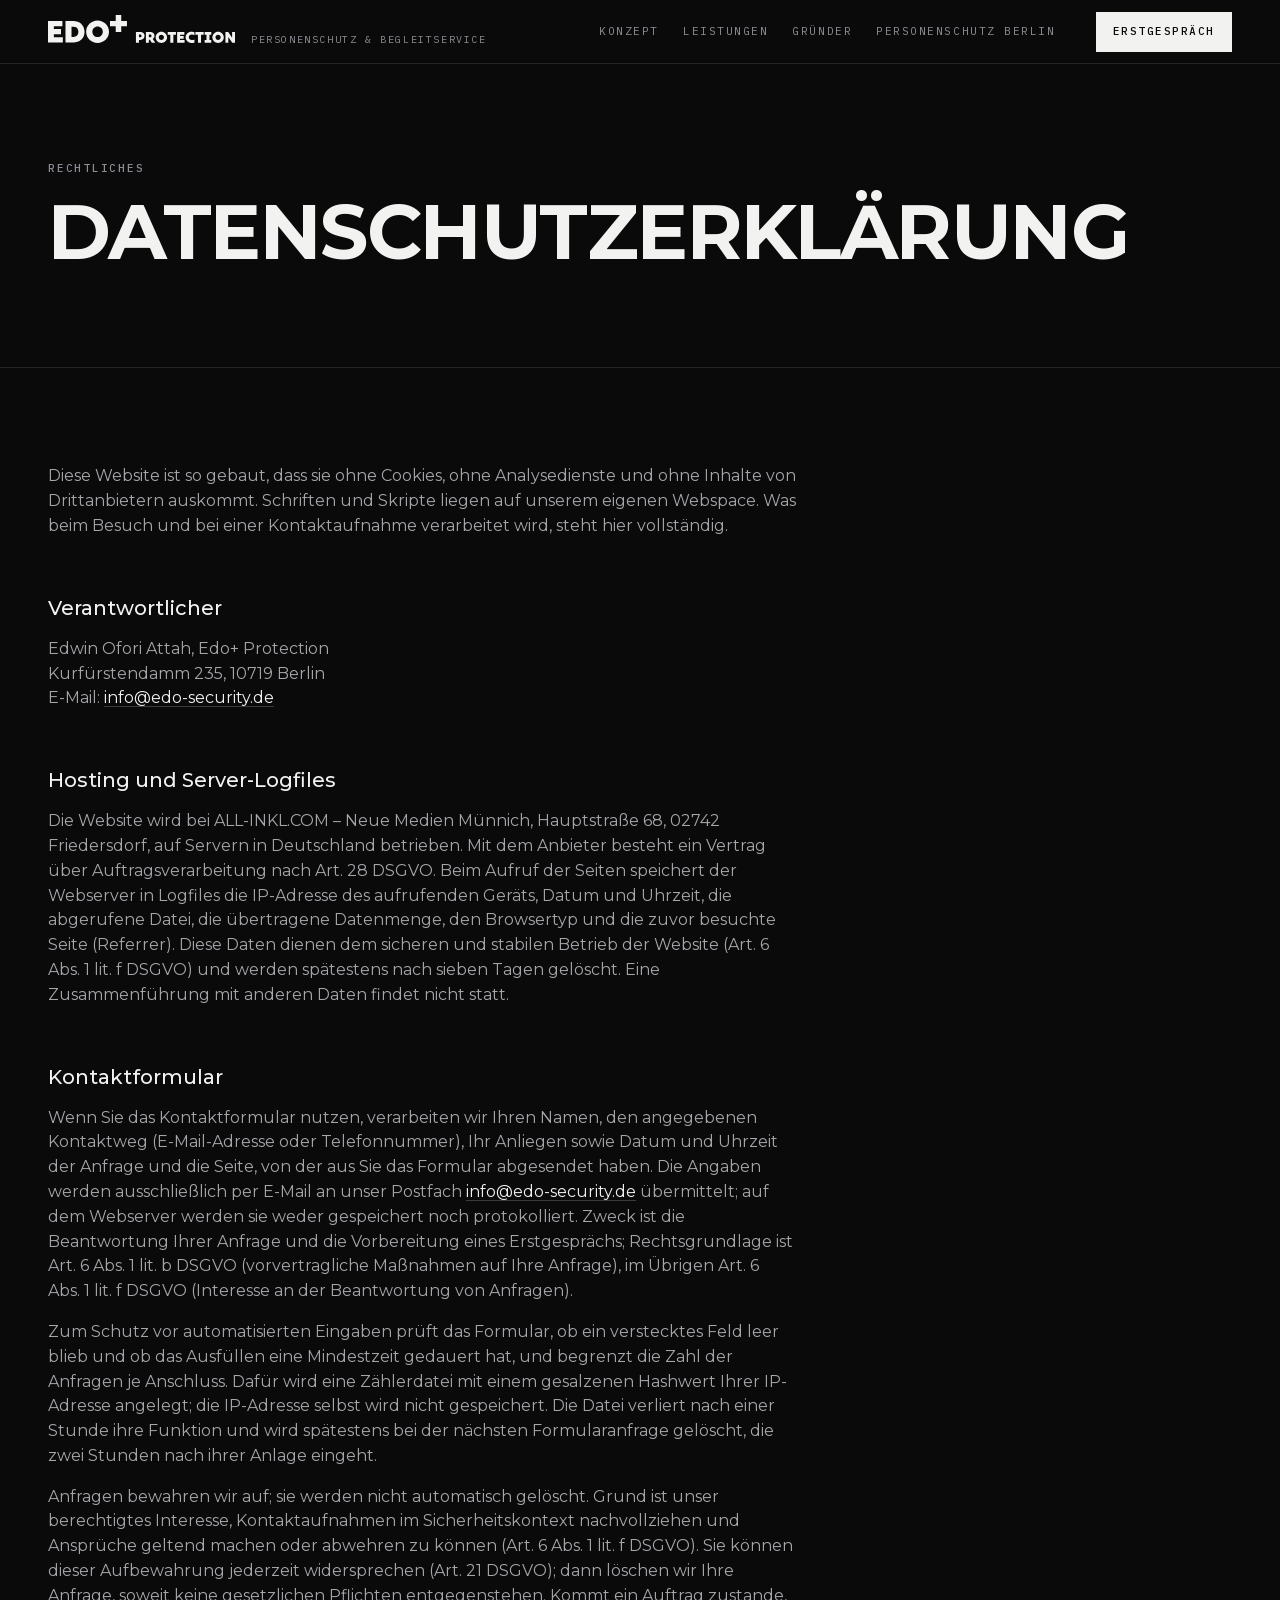
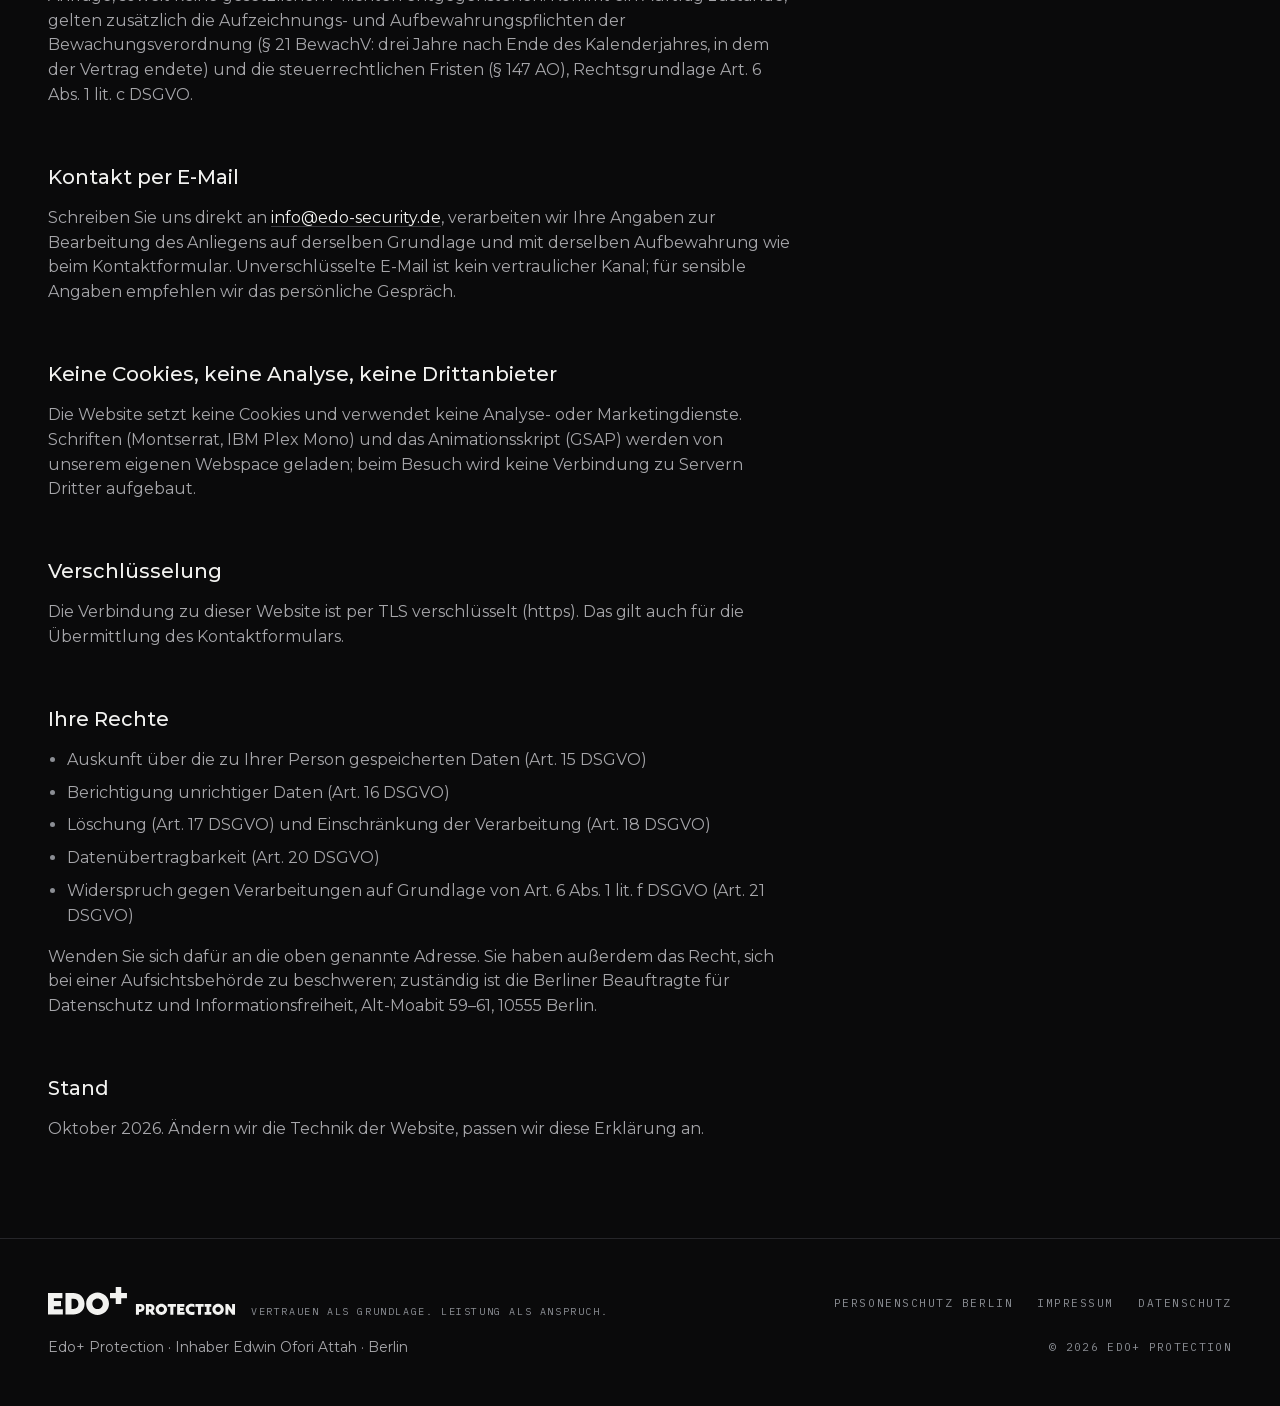
==== commit 59061363: "UX-Review" ====
--- a/datenschutz/index.html
+++ b/datenschutz/index.html
@@ -13,11 +13,11 @@
   <link rel="apple-touch-icon" href="../assets/brand/edo-apple-touch-icon.png">
   <link rel="canonical" href="https://www.edo-security.de/datenschutz/">
   <link rel="preload" as="font" type="font/woff2" crossorigin href="../assets/fonts/ibm-plex-mono-400-latin.woff2">
-  <link rel="stylesheet" href="../styles.css?v=28">
+  <link rel="stylesheet" href="../styles.css?v=29">
   <script>document.documentElement.classList.add('js');setTimeout(function(){if(!window.gsap){document.documentElement.classList.remove('js');}},2500);</script>
   <script defer src="../assets/vendor/gsap/gsap.min.js"></script>
   <script defer src="../assets/vendor/gsap/ScrollTrigger.min.js"></script>
-  <script defer src="../script.js?v=28"></script>
+  <script defer src="../script.js?v=29"></script>
 </head>
 <body>
   <a class="skip-link" href="#main">Zum Inhalt springen</a>
--- a/styles.css
+++ b/styles.css
@@ -340,6 +340,7 @@
   text-transform: uppercase;
   color: var(--dim);
 }
+.lang-switch[hidden] { display: none; }   /* the EN slot stays hidden until the English page exists (display:flex above beat the hidden attribute) */
 .lang-switch__item.is-active { color: var(--paper); }
 .lang-switch a:hover { color: var(--paper); }
 
@@ -428,10 +429,11 @@
   max-width: 60ch;
 }
 .hero__sub {
-  font-size: clamp(1.0625rem, 1.25vw, 1.25rem);
-  line-height: 1.5;
-  color: var(--muted);
-  max-width: 44ch;
+  font-size: clamp(1.125rem, 1.5vw, 1.5rem);   /* 12.10.: one step larger and in paper — the sentence that says what we do */
+  line-height: 1.45;
+  font-weight: 500;
+  color: var(--paper);
+  max-width: 40ch;
 }
 .hero__actions {
   display: flex;
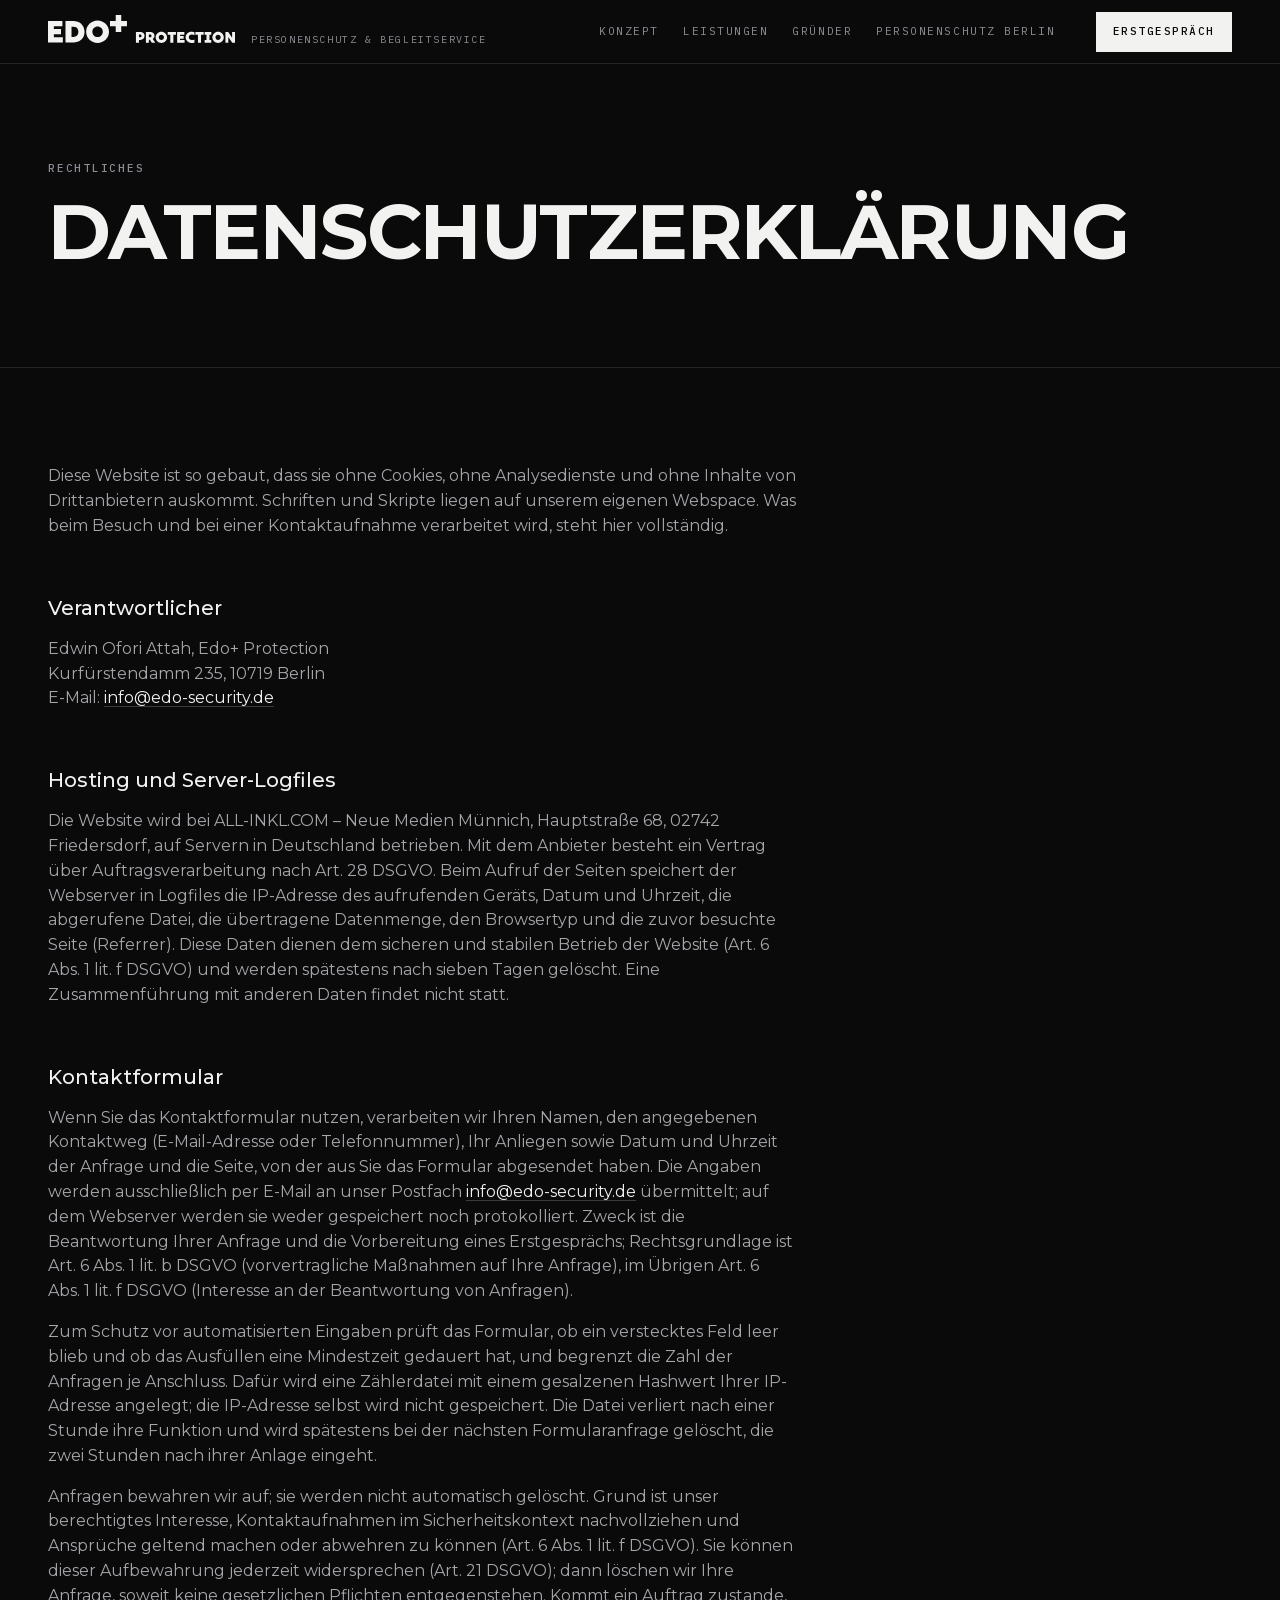
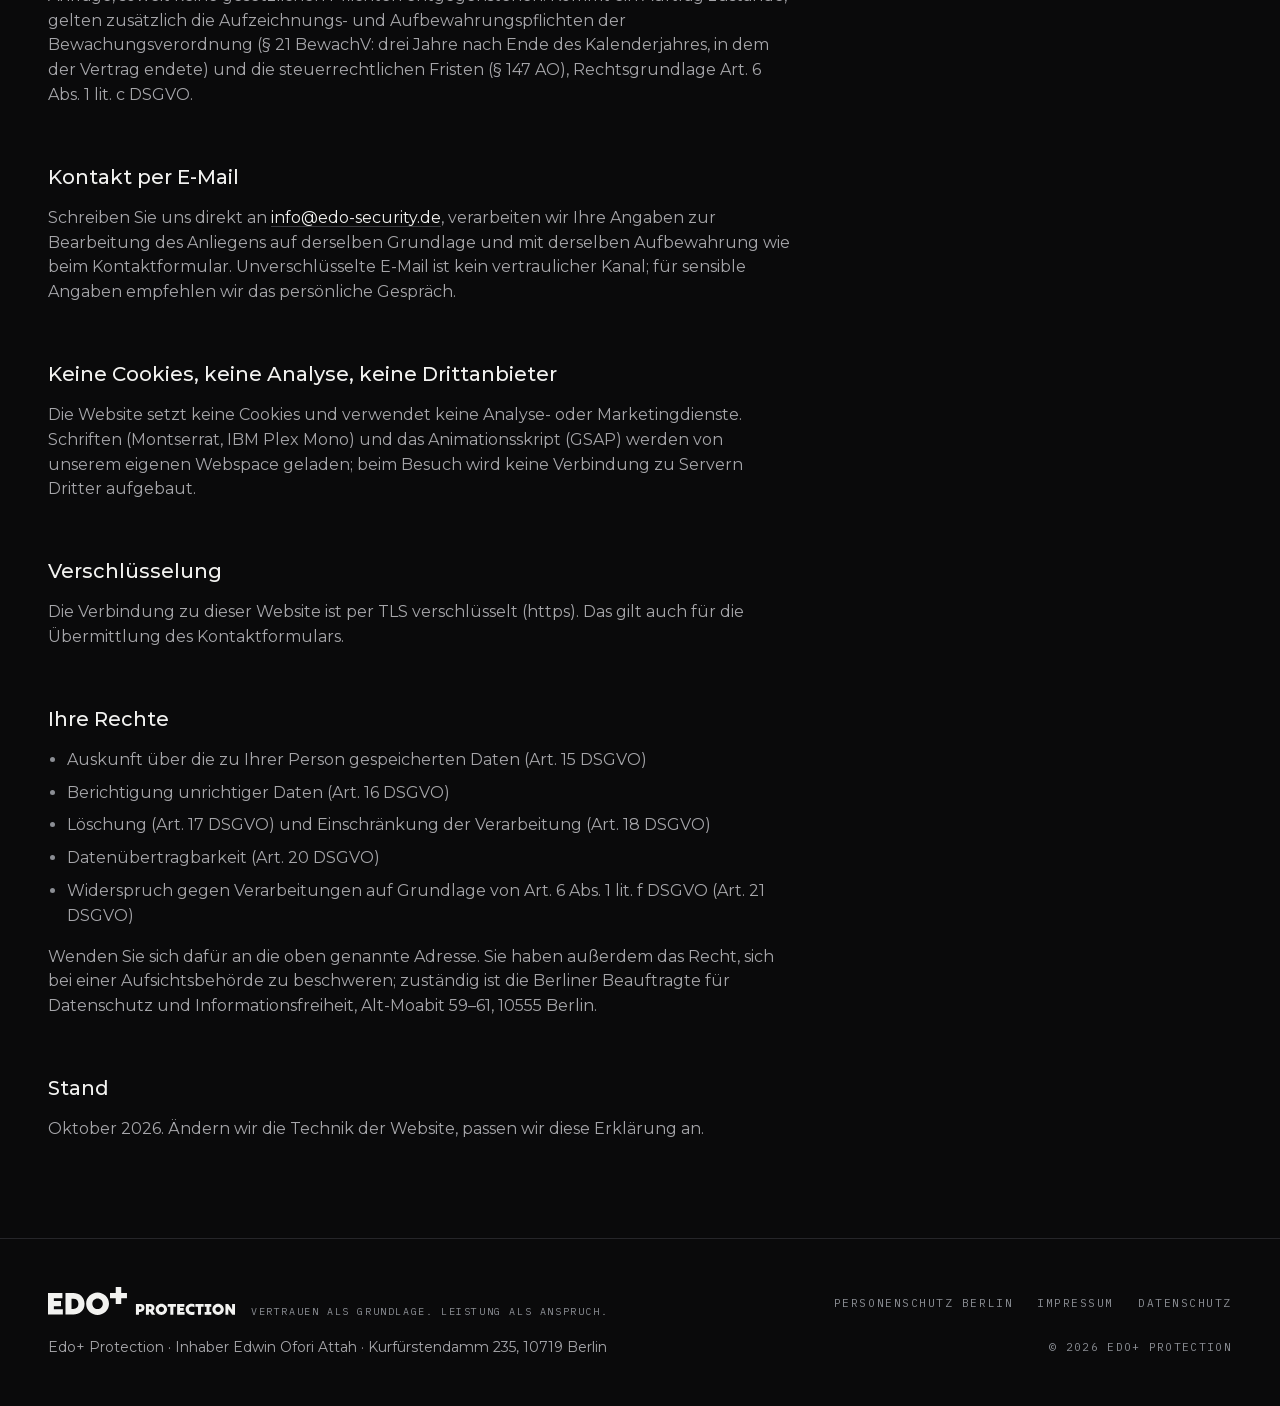
==== commit f2bd0f9a: "Footer: Adresse" ====
--- a/datenschutz/index.html
+++ b/datenschutz/index.html
@@ -13,11 +13,11 @@
   <link rel="apple-touch-icon" href="../assets/brand/edo-apple-touch-icon.png">
   <link rel="canonical" href="https://www.edo-security.de/datenschutz/">
   <link rel="preload" as="font" type="font/woff2" crossorigin href="../assets/fonts/ibm-plex-mono-400-latin.woff2">
-  <link rel="stylesheet" href="../styles.css?v=29">
+  <link rel="stylesheet" href="../styles.css?v=30">
   <script>document.documentElement.classList.add('js');setTimeout(function(){if(!window.gsap){document.documentElement.classList.remove('js');}},2500);</script>
   <script defer src="../assets/vendor/gsap/gsap.min.js"></script>
   <script defer src="../assets/vendor/gsap/ScrollTrigger.min.js"></script>
-  <script defer src="../script.js?v=29"></script>
+  <script defer src="../script.js?v=30"></script>
 </head>
 <body>
   <a class="skip-link" href="#main">Zum Inhalt springen</a>
@@ -108,7 +108,7 @@
         <li><a href="./" aria-current="page">Datenschutz</a></li>
       </ul>
       <!-- Legal form per Edwin (02.10.): Einzelunternehmen, owner Edwin Ofori Attah; full address in impressum/. -->
-      <p class="site-footer__legal">Edo+ Protection&nbsp;·&nbsp;Inhaber Edwin Ofori Attah&nbsp;·&nbsp;Berlin</p>
+      <p class="site-footer__legal">Edo+ Protection&nbsp;·&nbsp;Inhaber Edwin Ofori Attah&nbsp;·&nbsp;Kurfürstendamm 235, 10719 Berlin</p>
       <p class="site-footer__copy">© <span id="year">2026</span> Edo+ Protection</p>
     </div>
   </footer>
--- a/styles.css
+++ b/styles.css
@@ -854,37 +854,6 @@
   text-transform: uppercase;
   color: var(--dim);
 }
-
-/* 6.5b Stats — four figures above the facts bar: 1px grid like the services, figure in the headline face, label in mono */
-.stats { padding: 0 var(--pad-x); border-bottom: 1px solid var(--line); }
-.stats__grid {
-  display: grid;
-  grid-template-columns: repeat(4, minmax(0, 1fr));
-  gap: 1px;
-  background: var(--line);
-  border-left: 1px solid var(--line);
-  border-right: 1px solid var(--line);
-}
-.stats__item { background: var(--ink); padding: var(--s-5) var(--s-4); display: grid; gap: var(--s-2); align-content: start; min-width: 0; }
-.stats__figure {
-  font-weight: 700;
-  font-size: clamp(2.25rem, 3.4vw, 3.25rem);
-  line-height: 1;
-  letter-spacing: -0.02em;
-  text-transform: uppercase;
-  font-variant-numeric: tabular-nums;
-}
-.stats__label {
-  font-family: var(--font-mono);
-  font-size: 11px;
-  letter-spacing: 0.12em;
-  text-transform: uppercase;
-  line-height: 1.7;
-  color: var(--dim);
-  overflow-wrap: anywhere;      /* product names without spaces must not overflow the cell */
-}
-@media (max-width: 1023.98px) { .stats__grid { grid-template-columns: repeat(2, minmax(0, 1fr)); } }
-@media (max-width: 479.98px) { .stats__grid { grid-template-columns: 1fr; } .stats__item { padding: var(--s-4) var(--s-3); } }
 
 /* 6.6 Facts bar ---------------------------------------------------------- */
 .facts {
